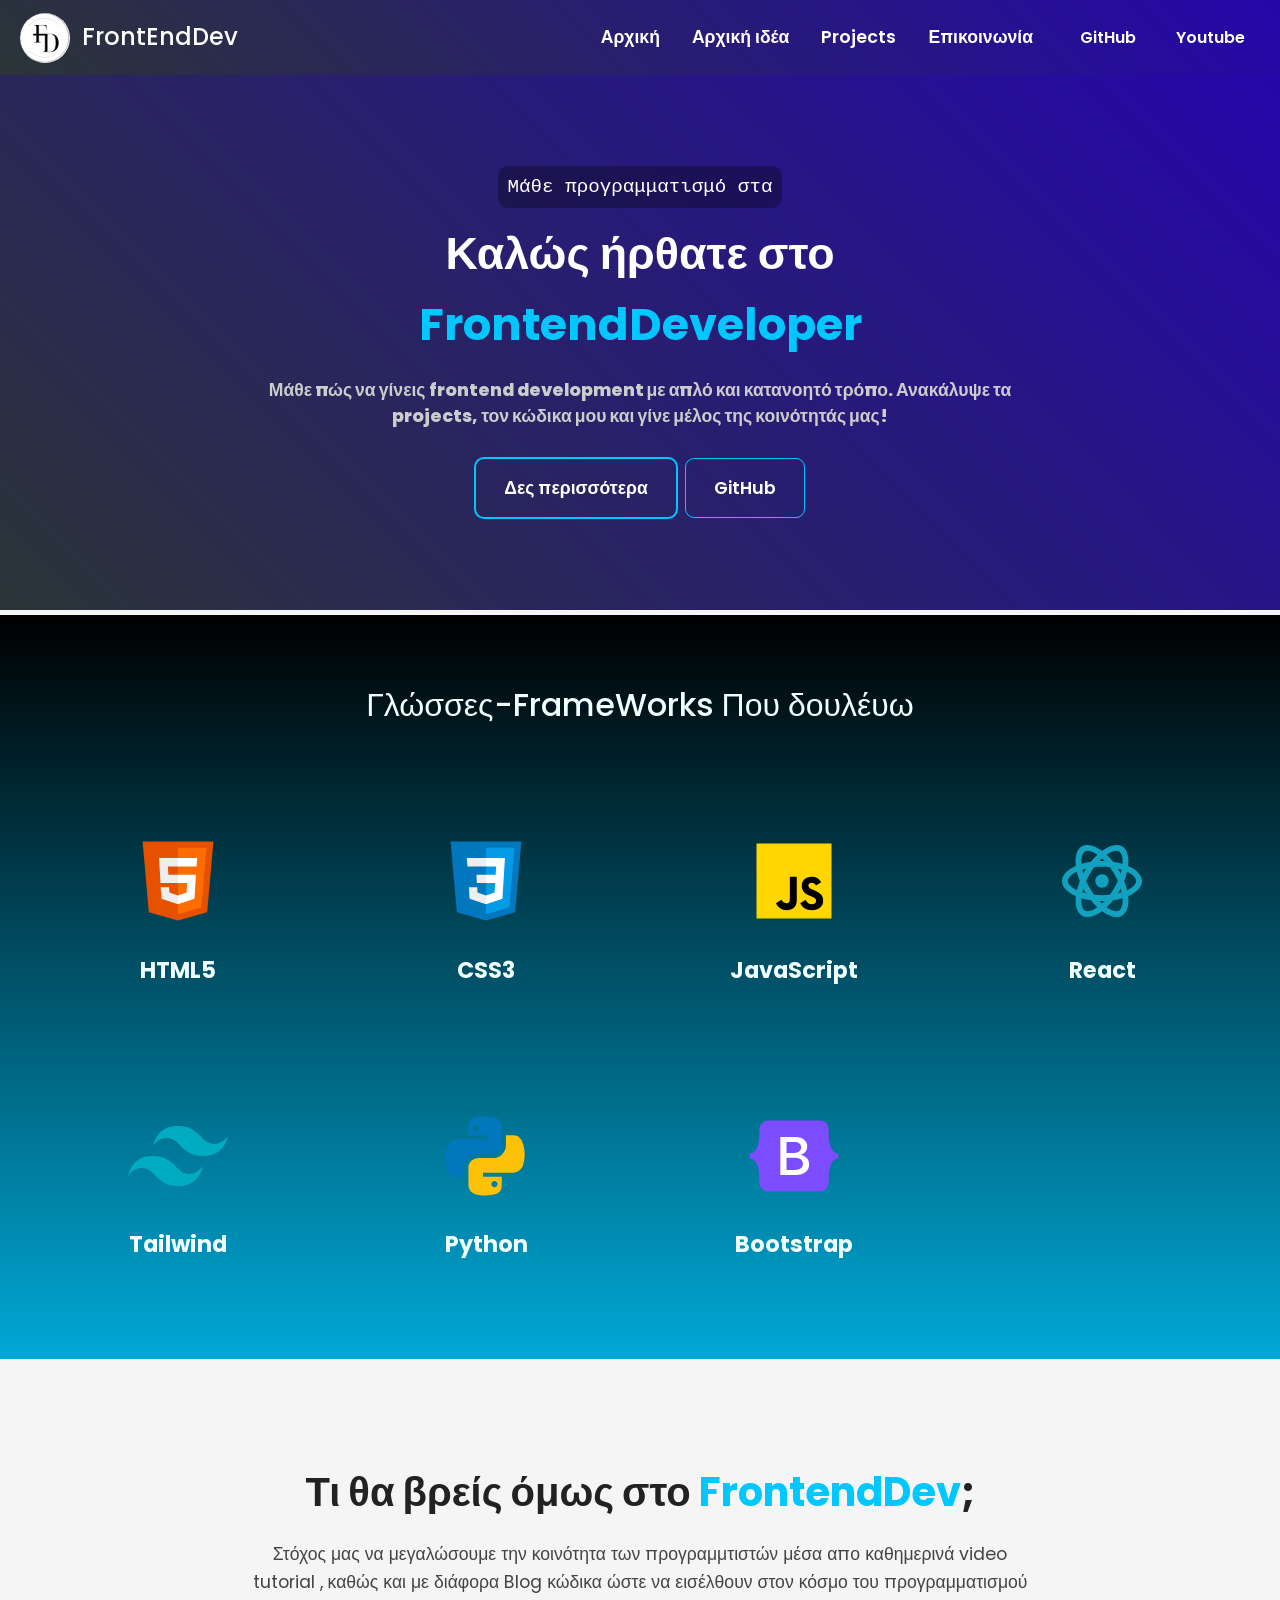
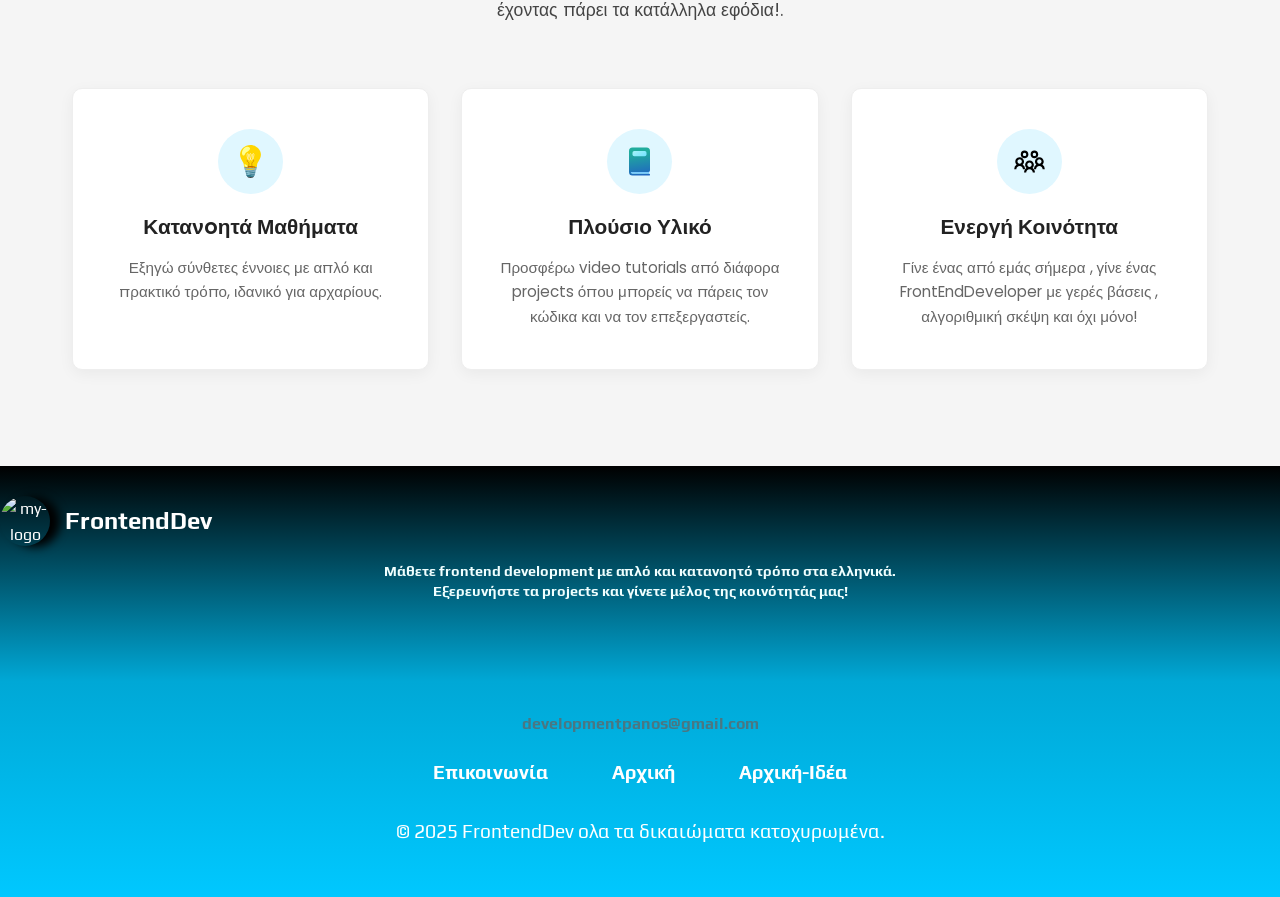
==== index.html @ 06cfbef8 "Create index.html" ====
<!DOCTYPE html>
<html lang="el">
<head>
<script type="text/javascript" src="/___vscode_livepreview_injected_script"></script>
 <meta charset="UTF-8">
 <meta name="viewport" content="width=device-width, initial-scale=1.0">
 <link rel="preconnect" href="https://fonts.googleapis.com">
<link rel="preconnect" href="https://fonts.gstatic.com" crossorigin>
<link href="https://fonts.googleapis.com/css2?family=Bitcount+Ink:wght@100..900&family=Bricolage+Grotesque:opsz,wght@12..96,200..800&family=Cabin:ital,wght@0,400..700;1,400..700&family=Italiana&family=Poppins:ital,wght@0,100;0,200;0,300;0,400;0,500;0,600;0,700;0,800;0,900;1,100;1,200;1,300;1,400;1,500;1,600;1,700;1,800;1,900&family=Roboto+Condensed:ital,wght@0,100..900;1,100..900&family=Roboto+Slab:wght@100..900&family=Roboto:ital,wght@0,100..900;1,100..900&family=Sansation:ital,wght@0,300;0,400;0,700;1,300;1,400;1,700&display=swap" rel="stylesheet">
<link rel="stylesheet" href="https://cdnjs.cloudflare.com/ajax/libs/font-awesome/7.0.1/css/all.min.css">
<link rel="stylesheet" href="https://cdnjs.cloudflare.com/ajax/libs/aos/2.2.0/aos.css">
<link rel="website icon" type="img" href="App/Assets/images/MyLogo.jpg">
 <link rel="stylesheet" href="App/index.css">
 <title>FrontendDev-Προγραμματιστής-Ιστοσελίδων</title>
</head>
<body>
<header class="header">
    <div class="logo">
      <img src="App/Assets/images/MyLogo.jpg" alt="my-logo">
        <a href="index.html">FrontEndDev</a>
    </div>
    <div class="hamburger" onclick="toggleMenu()" id="hamburger-menu">
        <span></span>
        <span></span>
        <span></span>
    </div>
    <nav class="header__nav">
        <a href="App/index.html" class="header__link">Αρχική</a>
        <a href="App/idea.html" class="header__link">Αρχική ιδέα</a>
        <a href="App/project.html" class="header__link">Projects</a>
        <a href="App/contact.html" class="header__link">Επικοινωνία</a>
        <div class="socials-btn">
              <a href="https://github.com/zqzmf7gr76-cpu" class="socials-btn__link" target="_blank">
                GitHub
             </a>
             <a href="https://www.youtube.com/@WebDeveloper-op1fb" class="socials-btn__link" target="_blank">
              Youtube</a>
            </div>
    </nav>
</header>
<div class="sticky-spacer"></div>
<section class="hero">
    <div class="hero-content">
        <div class="typing-badge">
            <span id="typingText"></span>
        </div>
        <h1>Καλώς ήρθατε στο <span class="highlight">FrontendDeveloper</span></h1>
        <p class="hero-text">
            Μάθε πώς να γίνεις frontend development με απλό και κατανοητό τρόπο.
            Ανακάλυψε τα projects, τον κώδικα μου και γίνε μέλος της κοινότητάς μας!
        </p>
        <div class="hero-buttons">
             <a href="#features" class="btn more-btn">
                Δες περισσότερα
            </a>
               <a href="https://github.com" class="btn github-btn" target="_blank">
                GitHub <i class="fa-brands fa-github"></i>
            </a>
        </div>
    </div>
</section>
<main>
  <section class="lang" data-aos="fade-up" data-aos-duration="1000">
    <h2 class="title-lang">Γλώσσες-FrameWorks Που δουλέυω</h2>
    <div class="cards-lang">
      <div class="card-lang">
        <svg xmlns="http://www.w3.org/2000/svg" x="0px" y="0px" width="100" height="100" viewBox="0 0 48 48">
<path fill="#E65100" d="M41,5H7l3,34l14,4l14-4L41,5L41,5z"></path><path fill="#FF6D00" d="M24 8L24 39.9 35.2 36.7 37.7 8z"></path><path fill="#FFF" d="M24,25v-4h8.6l-0.7,11.5L24,35.1v-4.2l4.1-1.4l0.3-4.5H24z M32.9,17l0.3-4H24v4H32.9z"></path><path fill="#EEE" d="M24,30.9v4.2l-7.9-2.6L15.7,27h4l0.2,2.5L24,30.9z M19.1,17H24v-4h-9.1l0.7,12H24v-4h-4.6L19.1,17z"></path>
</svg>
        <h3>HTML5</h3>
      </div>
      <div class="card-lang">
       <svg xmlns="http://www.w3.org/2000/svg" x="0px" y="0px" width="100" height="100" viewBox="0 0 48 48">
<path fill="#0277BD" d="M41,5H7l3,34l14,4l14-4L41,5L41,5z"></path><path fill="#039BE5" d="M24 8L24 39.9 35.2 36.7 37.7 8z"></path><path fill="#FFF" d="M33.1 13L24 13 24 17 28.9 17 28.6 21 24 21 24 25 28.4 25 28.1 29.5 24 30.9 24 35.1 31.9 32.5 32.6 21 32.6 21z"></path><path fill="#EEE" d="M24,13v4h-8.9l-0.3-4H24z M19.4,21l0.2,4H24v-4H19.4z M19.8,27h-4l0.3,5.5l7.9,2.6v-4.2l-4.1-1.4L19.8,27z"></path>
    </svg>
        <h3>CSS3</h3>
      </div>
      <div class="card-lang">
        <svg xmlns="http://www.w3.org/2000/svg" x="0px" y="0px" width="100" height="100" viewBox="0 0 48 48">
      <path fill="#ffd600" d="M6,42V6h36v36H6z"></path><path fill="#000001" d="M29.538 32.947c.692 1.124 1.444 2.201 3.037 2.201 1.338 0 2.04-.665 2.04-1.585 0-1.101-.726-1.492-2.198-2.133l-.807-.344c-2.329-.988-3.878-2.226-3.878-4.841 0-2.41 1.845-4.244 4.728-4.244 2.053 0 3.528.711 4.592 2.573l-2.514 1.607c-.553-.988-1.151-1.377-2.078-1.377-.946 0-1.545.597-1.545 1.377 0 .964.6 1.354 1.985 1.951l.807.344C36.452 29.645 38 30.839 38 33.523 38 36.415 35.716 38 32.65 38c-2.999 0-4.702-1.505-5.65-3.368L29.538 32.947zM17.952 33.029c.506.906 1.275 1.603 2.381 1.603 1.058 0 1.667-.418 1.667-2.043V22h3.333v11.101c0 3.367-1.953 4.899-4.805 4.899-2.577 0-4.437-1.746-5.195-3.368L17.952 33.029z"></path>
    </svg>
        <h3>JavaScript</h3>
      </div>
      <div class="card-lang">
        <svg xmlns="http://www.w3.org/2000/svg" x="0px" y="0px" width="100" height="100" viewBox="0,0,256,256">
<g fill="#12a1be" fill-rule="nonzero" stroke="none" stroke-width="1" stroke-linecap="butt" stroke-linejoin="miter" stroke-miterlimit="10" stroke-dasharray="" stroke-dashoffset="0" font-family="none" font-weight="none" font-size="none" text-anchor="none" style="mix-blend-mode: normal"><g transform="scale(8.53333,8.53333)"><path d="M10.67969,4.18164c-0.611,0 -1.17769,0.13678 -1.67969,0.42578c-1.56887,0.90579 -2.16603,3.11312 -1.84961,5.86133c-2.53769,1.10008 -4.15039,2.71992 -4.15039,4.53125c0,1.81133 1.6127,3.43117 4.15039,4.53125c-0.31626,2.7481 0.28074,4.95554 1.84961,5.86133c0.501,0.289 1.06769,0.42578 1.67969,0.42578c1.30263,0 2.80816,-0.65377 4.32031,-1.77539c1.51228,1.12162 3.01964,1.77539 4.32227,1.77539c0.611,0 1.17769,-0.13678 1.67969,-0.42578c1.56886,-0.90579 2.16602,-3.11315 1.84961,-5.86133c2.53674,-1.10007 4.14844,-2.72031 4.14844,-4.53125c0,-1.81133 -1.6127,-3.43117 -4.15039,-4.53125c0.31626,-2.7481 -0.28074,-4.95554 -1.84961,-5.86133c-0.501,-0.29 -1.06769,-0.42578 -1.67969,-0.42578c-1.30263,0 -2.80816,0.65377 -4.32031,1.77539c-1.51224,-1.12162 -3.01814,-1.77539 -4.32031,-1.77539zM10.67969,5.93164c0.78163,0 1.81527,0.41561 2.9375,1.18555c-0.65982,0.62268 -1.30604,1.33074 -1.92774,2.11914c-1.00837,0.14459 -1.95911,0.35536 -2.83984,0.61914c-0.00473,-0.06108 -0.01593,-0.12517 -0.01953,-0.18555c-0.107,-1.78 0.28392,-3.10688 1.04492,-3.54687c0.225,-0.13 0.48769,-0.19141 0.80469,-0.19141zM19.32031,5.93164c0.316,0 0.57969,0.06141 0.80469,0.19141c0.761,0.439 1.15192,1.76687 1.04492,3.54688c-0.00363,0.06038 -0.01478,0.12447 -0.01953,0.18555c-0.88129,-0.26394 -1.83272,-0.47454 -2.8418,-0.61914c-0.62169,-0.78829 -1.26598,-1.49653 -1.92578,-2.11914c1.12215,-0.76981 2.15627,-1.18555 2.9375,-1.18555zM15,8.22852c0.27108,0.24674 0.54027,0.50752 0.8125,0.79297c-0.26978,-0.00906 -0.53813,-0.02148 -0.8125,-0.02148c-0.27371,0 -0.5414,0.01247 -0.81055,0.02148c0.27199,-0.28515 0.53972,-0.54647 0.81055,-0.79297zM15,10.75c0.82869,0 1.61413,0.04632 2.35938,0.12695c0.45449,0.61774 0.9024,1.27086 1.32227,1.99805c0.40243,0.69703 0.7583,1.41049 1.07227,2.125c-0.31401,0.71494 -0.66959,1.4295 -1.07227,2.12695c-0.41856,0.72509 -0.86536,1.374 -1.31836,1.99023c-0.77157,0.08442 -1.56306,0.13281 -2.36328,0.13281c-0.82869,0 -1.61413,-0.04632 -2.35937,-0.12695c-0.45449,-0.61774 -0.9024,-1.26891 -1.32227,-1.99609c-0.40267,-0.69745 -0.75816,-1.41201 -1.07226,-2.12695c0.31388,-0.71451 0.66983,-1.42797 1.07226,-2.125c0.41872,-0.72509 0.86525,-1.37595 1.31836,-1.99219c0.77157,-0.08442 1.56306,-0.13281 2.36328,-0.13281zM19.74609,11.29102c0.39675,0.09579 0.77816,0.19919 1.13672,0.31445c-0.08123,0.36705 -0.18058,0.74114 -0.29297,1.11914c-0.12868,-0.24147 -0.25347,-0.48371 -0.39258,-0.72461c-0.14313,-0.2478 -0.30202,-0.47044 -0.45117,-0.70898zM10.25195,11.29297c-0.14865,0.23781 -0.30655,0.46002 -0.44922,0.70703c-0.13907,0.24094 -0.26394,0.48311 -0.39258,0.72461c-0.11265,-0.37878 -0.21361,-0.75331 -0.29492,-1.12109c0.36514,-0.11537 0.7456,-0.21753 1.13672,-0.31055zM7.46875,12.24609c0.2107,0.88962 0.50298,1.81182 0.87891,2.75195c-0.37513,0.9379 -0.66618,1.85841 -0.87695,2.74609c-1.74147,-0.84094 -2.7207,-1.88777 -2.7207,-2.74414c0,-0.879 0.95188,-1.88073 2.54688,-2.67773c0.05444,-0.02724 0.11625,-0.04957 0.17188,-0.07617zM22.5293,12.25586c1.74147,0.84094 2.7207,1.88777 2.7207,2.74414c0,0.879 -0.95188,1.88073 -2.54687,2.67773c-0.05444,0.02723 -0.11625,0.04957 -0.17187,0.07617c-0.21082,-0.89014 -0.50071,-1.81321 -0.87695,-2.75391c0.37468,-0.93709 0.66441,-1.8572 0.875,-2.74414zM15,13c-1.105,0 -2,0.895 -2,2c0,1.105 0.895,2 2,2c1.105,0 2,-0.895 2,-2c0,-1.105 -0.895,-2 -2,-2zM9.41016,17.27539c0.12872,0.24156 0.25537,0.48362 0.39453,0.72461c0.14297,0.24762 0.30023,0.47061 0.44922,0.70898c-0.39675,-0.09579 -0.77816,-0.19919 -1.13672,-0.31445c0.08129,-0.36728 0.18048,-0.7409 0.29297,-1.11914zM20.58984,17.27734c0.11252,0.37842 0.21367,0.75171 0.29492,1.11914c-0.36514,0.11537 -0.7456,0.21753 -1.13672,0.31055c0.14865,-0.23781 0.30655,-0.46002 0.44922,-0.70703c0.13878,-0.24044 0.26418,-0.48166 0.39258,-0.72266zM8.84961,20.14453c0.88129,0.26394 1.83272,0.47454 2.8418,0.61914c0.62188,0.78867 1.26568,1.49826 1.92578,2.12109c-1.12215,0.76972 -2.15592,1.18555 -2.9375,1.18555c-0.316,0 -0.57969,-0.06336 -0.80469,-0.19336c-0.761,-0.439 -1.15192,-1.76492 -1.04492,-3.54492c0.00366,-0.06101 0.01472,-0.12578 0.01953,-0.1875zM21.15039,20.14453c0.00479,0.06172 0.01589,0.12649 0.01953,0.1875c0.107,1.78 -0.28392,3.10492 -1.04492,3.54492c-0.225,0.13 -0.48769,0.19336 -0.80469,0.19336c-0.78158,0 -1.81535,-0.4157 -2.9375,-1.18555c0.66015,-0.6229 1.30573,-1.33231 1.92773,-2.12109c1.00837,-0.14459 1.95911,-0.35536 2.83984,-0.61914zM14.1875,20.97852c0.26978,0.00906 0.53813,0.02148 0.8125,0.02148c0.27437,0 0.54272,-0.01242 0.8125,-0.02148c-0.27223,0.28545 -0.54142,0.54625 -0.8125,0.79297c-0.27108,-0.24674 -0.54027,-0.50752 -0.8125,-0.79297z"></path></g></g>
     </svg>
        <h3>React</h3>
      </div>
      <div class="card-lang">
       <svg xmlns="http://www.w3.org/2000/svg" x="0px" y="0px" width="100" height="100" viewBox="0 0 48 48">
<path fill="#00acc1" d="M24,9.604c-6.4,0-10.4,3.199-12,9.597c2.4-3.199,5.2-4.398,8.4-3.599 c1.826,0.456,3.131,1.781,4.576,3.247C27.328,21.236,30.051,24,36,24c6.4,0,10.4-3.199,12-9.598c-2.4,3.199-5.2,4.399-8.4,3.6 c-1.825-0.456-3.13-1.781-4.575-3.247C32.672,12.367,29.948,9.604,24,9.604L24,9.604z M12,24c-6.4,0-10.4,3.199-12,9.598 c2.4-3.199,5.2-4.399,8.4-3.599c1.825,0.457,3.13,1.781,4.575,3.246c2.353,2.388,5.077,5.152,11.025,5.152 c6.4,0,10.4-3.199,12-9.598c-2.4,3.199-5.2,4.399-8.4,3.599c-1.826-0.456-3.131-1.781-4.576-3.246C20.672,26.764,17.949,24,12,24 L12,24z"></path>
</svg>
        <h3>Tailwind</h3>
      </div>
       <div class="card-lang">
       <svg xmlns="http://www.w3.org/2000/svg" x="0px" y="0px" width="100" height="100" viewBox="0 0 48 48">
<path fill="#0277BD" d="M24.047,5c-1.555,0.005-2.633,0.142-3.936,0.367c-3.848,0.67-4.549,2.077-4.549,4.67V14h9v2H15.22h-4.35c-2.636,0-4.943,1.242-5.674,4.219c-0.826,3.417-0.863,5.557,0,9.125C5.851,32.005,7.294,34,9.931,34h3.632v-5.104c0-2.966,2.686-5.896,5.764-5.896h7.236c2.523,0,5-1.862,5-4.377v-8.586c0-2.439-1.759-4.263-4.218-4.672C27.406,5.359,25.589,4.994,24.047,5z M19.063,9c0.821,0,1.5,0.677,1.5,1.502c0,0.833-0.679,1.498-1.5,1.498c-0.837,0-1.5-0.664-1.5-1.498C17.563,9.68,18.226,9,19.063,9z"></path><path fill="#FFC107" d="M23.078,43c1.555-0.005,2.633-0.142,3.936-0.367c3.848-0.67,4.549-2.077,4.549-4.67V34h-9v-2h9.343h4.35c2.636,0,4.943-1.242,5.674-4.219c0.826-3.417,0.863-5.557,0-9.125C41.274,15.995,39.831,14,37.194,14h-3.632v5.104c0,2.966-2.686,5.896-5.764,5.896h-7.236c-2.523,0-5,1.862-5,4.377v8.586c0,2.439,1.759,4.263,4.218,4.672C19.719,42.641,21.536,43.006,23.078,43z M28.063,39c-0.821,0-1.5-0.677-1.5-1.502c0-0.833,0.679-1.498,1.5-1.498c0.837,0,1.5,0.664,1.5,1.498C29.563,38.32,28.899,39,28.063,39z"></path>
</svg>
        <h3>Python</h3>
      </div>
       <div class="card-lang">
    <svg xmlns="http://www.w3.org/2000/svg" x="0px" y="0px" width="100" height="100" viewBox="0 0 48 48">
<path fill="#7c4dff" d="M7.373,11.443C7.293,9.132,9.094,7,11.529,7h24.946c2.435,0,4.236,2.132,4.155,4.443	c-0.077,2.221,0.023,5.097,0.747,7.443c0.726,2.353,1.951,3.84,3.957,4.031v2.167c-2.006,0.191-3.23,1.678-3.957,4.031	c-0.724,2.345-0.824,5.222-0.747,7.443C40.71,38.868,38.909,41,36.475,41H11.529c-2.434,0-4.236-2.132-4.155-4.443	c0.077-2.221-0.023-5.097-0.747-7.443c-0.726-2.353-1.954-3.84-3.96-4.031v-2.167c2.006-0.191,3.233-1.678,3.96-4.031	C7.35,16.54,7.451,13.664,7.373,11.443z"></path><path fill="#fff" d="M27.073,23.464v-0.028c1.853-0.32,3.299-2.057,3.299-3.97c0-1.352-0.52-2.498-1.504-3.312	c-0.981-0.812-2.357-1.241-3.981-1.241H17.45V33.08h7.475c1.942,0,3.555-0.474,4.663-1.372c1.109-0.899,1.696-2.207,1.696-3.783	C31.283,25.544,29.593,23.756,27.073,23.464z M23.59,22.608h-3.181V17.29h3.784c2.076,0,3.219,0.911,3.219,2.565	C27.413,21.63,26.055,22.608,23.59,22.608z M20.409,24.834h3.759c2.716,0,4.092,0.981,4.092,2.916c0,1.932-1.357,2.953-3.925,2.953	h-3.926V24.834z"></path>
</svg>
        <h3>Bootstrap</h3>
      </div>
    </div>
  </section>
   <section class="features-section" id="features" data-aos="fade-up" data-aos-duration="1000">
    <div class="features-header">
        <h2 class="section-title">Τι θα βρείς  όμως στο <span class="highlight">FrontendDev</span>;</h2>
        <p class="section-subtitle">
           Στόχος μας να μεγαλώσουμε την κοινότητα των προγραμμτιστών μέσα απο καθημερινά video tutorial , καθώς και με διάφορα Blog κώδικα ώστε να εισέλθουν στον κόσμο του προγραμματισμού έχοντας πάρει τα κατάλληλα εφόδια!.
        </p>
    </div>
    <div class="features-cards">
        <div class="feature-card">
            <div class="card-icon">
              <svg xmlns="http://www.w3.org/2000/svg" width="200" height="200" viewBox="0 0 128 128"><ellipse cx="64" cy="116.87" fill="#424242" rx="12.09" ry="7.13"/><path fill="#FFD600" d="M64 4C42.92 4 25.82 19.67 25.82 38.99c0 5.04 1.52 10.43 3.75 15.18c3.13 6.68 6.54 11.62 7.54 13.44c2.78 5.06 2.38 10.39 3.15 13.73c1.45 6.24 5.79 8.5 23.73 8.5s21.8-2.15 23.41-7.9c1.1-3.91.03-8.18 2.8-13.23c1-1.82 5.07-7.85 8.21-14.54c2.23-4.75 3.75-10.14 3.75-15.18C102.18 19.67 85.08 4 64 4z"/><ellipse cx="64" cy="86.13" fill="#B26500" rx="21.94" ry="4.46"/><ellipse cx="64" cy="86.13" fill="#B26500" rx="21.94" ry="4.46"/><ellipse cx="64" cy="86.13" fill="#FFA000" rx="15.99" ry="2.06"/><g fill="none" stroke-miterlimit="10" stroke-width="2"><path stroke="#B26500" d="M53.3 56.77c-.62 1.56-2.23 4.77-1.39 6.21c1.95 3.35 6.6 4.55 6.6 7.63c0 4.7-3.42 19.93-3.42 19.93m18.94-34.33s2.24 4.8 1.29 6.95c-.71 1.6-4.98 4.18-5.53 4.61c-2.55 2 .84 22.78.84 22.78"/><path stroke="#FFF" d="M53.3 56.77c3.44-6.8 5.21-22.32.84-21.53c-7.37 1.33 1.71 26.83 6.18 23.9s10.01-23.85 3.21-23.93c-6.8-.08.46 26.66 5.08 23.69c3.65-2.35 12.56-23.66 5.24-23.66c-6.23 0 .19 20.97.19 20.97"/></g><path fill="#82AEC0" d="M85.89 87.06S80.13 89.84 64 89.84s-21.89-2.78-21.89-2.78s-.36 5.14.83 7.47c1.43 2.8 2.53 3.77 2.53 3.77l.6 2.85l-.24.75c-.31.98-.09 2.06.6 2.83l.52.58l.58 2.74l-.2.55c-.38 1.05-.12 2.22.66 3.02l.38.39l.47 2.24s2.38 5.08 15.16 5.08s15.16-5.08 15.16-5.08l.04-.19l.26-.26c.52-.51.69-1.27.44-1.95l-.15-.39l.62-2.96l1.09-1.15c.54-.57.66-1.41.31-2.11l-.5-.99l.63-2.97l.4-.31c.59-.65.6-1.63.34-2.3c-.2-.53-.04-1.13.37-1.52c.63-.6 1.44-1.51 2.04-2.64c1.23-2.29.84-7.45.84-7.45z"/><path fill="#2F7889" d="m45.47 98.3l.54 2.87c5.82-.03 13.59.26 28.5-2.11c2.69-.61 5.92-1.82 2.35-1.32c0-.01-13.69 1.3-31.39.56zm2 9.77c6.44-.11 19.6-.75 33.74-3.82l.63-2.97c-14.79 3.36-28.7 3.96-34.95 4.04l.58 2.75zm32.84.42c-13.09 2.84-25.34 3.57-31.97 3.73l.43 2.04s.21 6.33 15.16 6.33s15.16-6.33 15.16-6.33s-6.38 1.82-14.23.93a.63.63 0 0 1-.01-1.26c4.69-.62 10.29-1.54 14.84-2.48l.62-2.96z"/><path fill="none" stroke="#82AEC0" stroke-linecap="round" stroke-miterlimit="10" stroke-width="3.997" d="M42.18 87.06s6.46 2.78 21.76 2.78s21.88-2.78 21.88-2.78"/><path fill="#FFFF8D" d="M49.88 10.32c3.91-.96 8-.48 10.8 2.92c.79.96 1.4 2.1 1.54 3.34c.28 2.39-1.2 4.65-2.96 6.31c-5.02 4.74-12.15 7.04-15.39 13.58c-.76 1.53-1.36 3.18-2.52 4.43c-1.16 1.25-3.09 2.01-4.6 1.21c-.8-.42-1.35-1.21-1.8-2c-2.84-5.06-2.63-11.51-.13-16.75c2.75-5.74 8.78-11.5 15.06-13.04z"/><path fill="#FFD600" d="M46.45 91.93c-.88-.4-.53-1.72.43-1.65c3.22.25 8.7.56 15.95.56c7.64 0 14.36-.57 18.28-.99c.97-.1 1.34 1.23.45 1.64c-3.02 1.42-8.55 3.04-18.03 3.04c-9.25 0-14.35-1.37-17.08-2.6z"/><path fill="#94D1E0" d="M51.94 102.03c-.67.24-1.36.57-1.7 1.19c-.12.23-.19.49-.14.75c.08.38.43.65.78.82c.7.34 1.49.43 2.26.44c1.59.02 3.17-.28 4.74-.58c.47-.09.95-.18 1.37-.41c.42-.23.78-.62.85-1.09c.1-.63-.35-1.24-.9-1.54c-1.9-1.05-5.34-.27-7.26.42zm1.49 6.59c-.67.24-1.36.57-1.7 1.19c-.12.23-.19.49-.14.75c.08.38.43.65.78.82c.7.34 1.49.43 2.26.44c1.59.02 3.17-.28 4.74-.58c.47-.09.95-.18 1.37-.41c.42-.23.78-.62.85-1.09c.1-.63-.35-1.24-.9-1.54c-1.9-1.04-5.35-.26-7.26.42z"/><path fill="#FFFF8D" d="M50.01 84.2c.91.09 1.87.01 2.64-.48s1.26-1.49.95-2.35c-.16-.45-.51-.81-.85-1.15c-.75-.74-1.5-1.48-2.24-2.22c-.83-.83-1.66-1.65-2.56-2.4c-1.39-1.16-3.26-2.25-5.09-1.4c-1.56.72-1.93 2.14-1.24 3.63c1.47 3.13 4.89 6.01 8.39 6.37z"/></svg>
            </div>
            <h3 class="card-title">Κατανoητά Μαθήματα</h3>
            <p class="card-text">
                Εξηγώ σύνθετες έννοιες με απλό και πρακτικό τρόπο, ιδανικό για αρχαρίους.
            </p>
        </div>
        <div class="feature-card">
            <div class="card-icon">
              <svg width="200" height="200" xmlns="http://www.w3.org/2000/svg" viewBox="0 0 20 20"><g fill="none"><path fill="url(#SVG3C9tOdSZ)" d="M4.5 15H16s-.5.5-.5 1.5s.5 1 .5 1H5.5a1 1 0 0 1-1-1z"/><path fill="url(#SVGfypXbjXO)" d="M4 4v12a2 2 0 0 0 2 2h9.5a.5.5 0 0 0 0-1H6a1 1 0 0 1-1-1h10a1 1 0 0 0 1-1V4a2 2 0 0 0-2-2H6a2 2 0 0 0-2 2"/><path fill="url(#SVGwI4mNd8n)" d="M6 5a1 1 0 0 1 1-1h6a1 1 0 0 1 1 1v1a1 1 0 0 1-1 1H7a1 1 0 0 1-1-1z"/><defs><linearGradient id="SVG3C9tOdSZ" x1="10" x2="10" y1="17" y2="15" gradientUnits="userSpaceOnUse"><stop stop-color="#9DEAFF"/><stop offset=".716" stop-color="#58AAFE"/></linearGradient><linearGradient id="SVGfypXbjXO" x1="8.14" x2="10.759" y1="4.994" y2="22.178" gradientUnits="userSpaceOnUse"><stop stop-color="#20AC9D"/><stop offset="1" stop-color="#2052CB"/></linearGradient><linearGradient id="SVGwI4mNd8n" x1="8.759" x2="12.116" y1="3.485" y2="9.055" gradientUnits="userSpaceOnUse"><stop stop-color="#9FF0F9"/><stop offset="1" stop-color="#6CE0FF"/></linearGradient></defs></g></svg>
            </div>
            <h3 class="card-title">Πλούσιο Υλικό</h3>
            <p class="card-text">
                Προσφέρω video tutorials από διάφορα projects όπου μπορείς να πάρεις τον κώδικα και να τον επεξεργαστείς.
            </p>
        </div>
        <div class="feature-card">
            <div class="card-icon">
              <svg xmlns="http://www.w3.org/2000/svg" width="200" height="200" viewBox="0 0 32 32"><path fill="#000000" d="M11.5 6A3.514 3.514 0 0 0 8 9.5c0 1.922 1.578 3.5 3.5 3.5S15 11.422 15 9.5S13.422 6 11.5 6zm9 0A3.514 3.514 0 0 0 17 9.5c0 1.922 1.578 3.5 3.5 3.5S24 11.422 24 9.5S22.422 6 20.5 6zm-9 2c.84 0 1.5.66 1.5 1.5s-.66 1.5-1.5 1.5s-1.5-.66-1.5-1.5s.66-1.5 1.5-1.5zm9 0c.84 0 1.5.66 1.5 1.5s-.66 1.5-1.5 1.5s-1.5-.66-1.5-1.5s.66-1.5 1.5-1.5zM7 12c-2.2 0-4 1.8-4 4c0 1.113.477 2.117 1.219 2.844A5.036 5.036 0 0 0 2 23h2c0-1.668 1.332-3 3-3s3 1.332 3 3h2a5.036 5.036 0 0 0-2.219-4.156C10.523 18.117 11 17.114 11 16c0-2.2-1.8-4-4-4zm5 11c-.625.836-1 1.887-1 3h2c0-1.668 1.332-3 3-3s3 1.332 3 3h2a5.024 5.024 0 0 0-1-3c-.34-.453-.75-.84-1.219-1.156C19.523 21.117 20 20.114 20 19c0-2.2-1.8-4-4-4s-4 1.8-4 4c0 1.113.477 2.117 1.219 2.844A5.042 5.042 0 0 0 12 23zm8 0h2c0-1.668 1.332-3 3-3s3 1.332 3 3h2a5.036 5.036 0 0 0-2.219-4.156C28.523 18.117 29 17.114 29 16c0-2.2-1.8-4-4-4s-4 1.8-4 4c0 1.113.477 2.117 1.219 2.844A5.036 5.036 0 0 0 20 23zM7 14c1.117 0 2 .883 2 2s-.883 2-2 2s-2-.883-2-2s.883-2 2-2zm18 0c1.117 0 2 .883 2 2s-.883 2-2 2s-2-.883-2-2s.883-2 2-2zm-9 3c1.117 0 2 .883 2 2s-.883 2-2 2s-2-.883-2-2s.883-2 2-2z"/></svg>
            </div>
            <h3 class="card-title">Ενεργή Κοινότητα</h3>
            <p class="card-text">
          Γίνε ένας από εμάς σήμερα , γίνε ένας FrontEndDeveloper με γερές βάσεις , αλγοριθμική σκέψη και όχι μόνο!
            </p>
        </div>
    </div>
</section>
</main>
<footer>
<div class="footer">
   <div class="footer-header">
     <img src="Assets/images/MyLogo.jpg" alt="my-logo" width="50" height="50">
      <h2>FrontendDev</h2>
   </div>
    <div class="footer-paragraph">
      <p>Μάθετε frontend development με απλό και κατανοητό τρόπο στα ελληνικά. Εξερευνήστε τα projects και γίνετε μέλος της κοινότητάς μας!</p>
    </div>
<div class="row">
<a href="#"><i class="fa-brands fa-youtube"></i></a>
<a href="#"><i class="fa-brands fa-github"></i></a>
</div>
<div class="email">
<a href="mailto:developmentpanos@gmail.com">developmentpanos@gmail.com</a>
</div>
<div class="row">
<ul>
<li><a href="App/contact.html">Επικοινωνία</a></li>
<li><a href="App/index.html">Αρχική</a></li>
<li><a href="App/idea.html">Αρχική-Ιδέα</a></li>
</ul>
</div>
<div class="row">
 © 2025 FrontendDev ολα τα δικαιώματα κατοχυρωμένα.
</div>
</div>
</footer>
 <script src="App/index.js"></script>
 <script src="https://cdnjs.cloudflare.com/ajax/libs/aos/2.2.0/aos.js"></script>
  <script>
    AOS.init();
  </script>
</body>
</html>
---- App/index.css ----
@import url("https://fonts.googleapis.com/css2?family=Poppins:wght@300;400;600;700;800&display=swap");
@import url('https://fonts.googleapis.com/css2?family=Play:wght@400;700&display=swap');

:root {
    --clr-dark: #111;
    --clr-light: #fff;
    --clr-accent: #00c8ff;
    --clr-background: #f5f5f5;
    --clr-text: #222;
    --clr-border: #ddd;
    --ff-primary: "Poppins", sans-serif;
    --fw-regular: 400;
    --fw-semibold: 600;
    --fw-bold: 700;
    --space-xs: 0.5rem;
    --space-sm: 1rem;
    --space-md: 2rem;
    --space-lg: 4rem;
}

* {
    margin: 0;
    padding: 0;
    box-sizing: border-box;
}

body {
    font-family: var(--ff-primary);
    background: var(--clr-background);
    color: var(--clr-text);
    line-height: 1.6;
    overflow-x: hidden;
    width: 100%;
}
body.dark-mode-idea {
    background: var(--clr-dark);
    color: var(--clr-light);
}
img {
    user-select: none;
    pointer-events: none;
    display: block;
    max-width: 100%;
}
.sticky-spacer {
    height: 75px;
    display: none;
}
.header.sticky + .sticky-spacer {
    display: block;
}
#hamburger-menu span{
    color: var(--clr-light);
    background: var(--clr-accent);

}
.header {
    display: flex;
    align-items: center;
    justify-content: space-between;
    width: 100%;
    padding: 0 20px;
    position: relative;
    height: 75px; 
   background: linear-gradient(45deg,#0c171add , #2507aa);
    z-index: 1000;
    transition: background-color 0.3s ease; 
}
.header.sticky {
    position: fixed;
    top: 0;
    left: 0;
    z-index: 1000;
}
.header.dark-header {
    background: var(--clr-dark);
    color: var(--clr-light);
}
.header.dark-header .header__title,
.header.dark-header .header__link {
    color: var(--clr-light);
}
.header.dark-header .header__link::after {
    background: var(--clr-accent);
}
.header.dark-header .hamburger span {
    background: var(--clr-light);
}

.logo {
    display: flex;
    align-items: center;
    gap: 12px;
}

.logo img {
    width: 50px;
    height: 50px;
    border-radius: 50%;
}
.logo a{
    text-decoration: none;
     color: var(--clr-light);
    font-weight: 500;
    font-size: 1.5rem;
    position: relative;
    padding: 5px 0;
    outline: none;
    transition: color 0.3s ease;
    font-family: 'Poppins',sans-serif;
}
.logo a:hover::after,
.logo a:focus-visible::after {
    width: 100%;
    background: var(--clr-accent);
    transition: width 0.3s ease;
}

.header__title {
    font-size: 1.8rem;
    font-weight: var(--fw-bold);
    color: #000;
}

.header__nav {
    display: flex;
    align-items: center;
    gap: var(--space-md);
    transition: all 0.3s ease;
    flex-direction: row;
}

.header__nav nav {
    display: flex;
    flex-direction: row;
    align-items: center;
    gap: var(--space-md);
}

.header__link {
    text-decoration: none;
     color: var(--clr-light);
    font-weight: var(--fw-semibold);
    font-size: 1.1rem;
    position: relative;
    padding: 5px 0;
    outline: none;
    transition: color 0.3s ease;
}

.header__link::after {
    content: "";
    position: absolute;
    bottom: -3px;
    left: 0;
    width: 0%;
    height: 2px;
   background: var(--clr-background);
    transition: width 0.3s ease;
}

.header__link:hover::after,
.header__link:focus-visible::after {
    width: 100%;
}

.socials-btn {
    display: flex;
    gap: 10px;
}

.socials-btn a {
    color: var(--clr-light);
    padding: var(--space-xs) 15px;
    border-radius: 5px;
    text-decoration: none;
    font-weight: var(--fw-semibold);
    transition: background 0.3s ease;
    outline: none;
}

.socials-btn a:hover,
.socials-btn a:focus-visible {
    outline: 2px solid var(--clr-accent);
    outline-offset: 3px;
}

.hamburger {
    width: 35px;
    height: 30px;
    display: none;
    flex-direction: column;
    justify-content: space-between;
    cursor: pointer;
    border: none;
    background: none;
    padding: 5px;
    align-items: flex-start;
}

.hamburger span {
    width: 100%;
    height: 4px;
    background: #000;
    border-radius: 5px;
    transition: transform 0.3s ease, opacity 0.3s ease;
}

.hamburger.is-active span:nth-child(1) {
    transform: translateY(10px) rotate(45deg);
}
.hamburger.is-active span:nth-child(2) {
    opacity: 0;
}
.hamburger.is-active span:nth-child(3) {
    transform: translateY(-10px) rotate(-45deg);
}

.hero {
    width: 100%;
    background: linear-gradient(45deg,#0c171add , #2507aa);
    color: var(--clr-light);
    padding: 6rem var(--space-md);
    display: flex;
    justify-content: center;
    text-align: center;
}

.hero-content {
    max-width: 800px;
}

.typing-badge {
    font-size: 1.2rem;
    margin-bottom: 15px;
    color: var(--clr-accent);
}
.typing-badge #typingText {
    font-family: 'Courier New', Courier, monospace;
    font-size: 1.2rem;
    color: #fff;
    white-space: nowrap;
    background: #00000050;
    padding: 10px;
    border-radius: 10px;
    overflow: hidden;
}

.hero h1 {
    font-size: 2.8rem;
    margin-bottom: var(--space-sm);
}

.hero .highlight {
    color: var(--clr-accent);
    font-weight: var(--fw-bold);
}

.hero-text {
    font-size: 1.1rem;
    margin-bottom: var(--space-md);
    color: #ccc;
    font-weight: 800;
    line-height: 1.5;
    font-family: 'Poppins',sans-serif;
    text-align: center;
}

.hero-buttons {
    display: flex;
    justify-content: center;
    gap: var(--space-sm);
}

.btn {
    padding: 12px 25px;
    text-decoration: none;
    border-radius: 5px;
    font-size: 1.1rem;
    font-weight: var(--fw-semibold);
    transition: background 0.3s ease, transform 0.3s ease;
    outline: none;
}

.github-btn {
    background:none;
    color: var(--clr-light);
     outline: 1px solid var(--clr-accent);
    outline-offset: 3px;
}
.github-btn:hover,
.github-btn:focus-visible {
    background: #000000;
    transform: translateY(-2px);
}

.more-btn {
     outline: 2px solid var(--clr-accent);
    outline-offset: 3px;
    color: #ffffff;
}
.more-btn:hover,
.more-btn:focus-visible {
    background: #00c8ff;
    transform: translateY(-2px);
    outline: 2px solid var(--clr-accent);
    outline-offset: 3px;
}


.lang {
    padding: var(--space-lg) var(--space-md);
   background: linear-gradient(#000000,#00a8d6);
    margin: 5px 0px;
}

.lang h2 {
    font-size: 2rem;
    margin-bottom: 3rem;
    text-align: center;
    color: azure;
    font-family: 'Poppins',sans-serif;
    font-weight: 500;
text-shadow: #000;
}

.cards-lang {
    display: grid;
    grid-template-columns: repeat(auto-fit, minmax(250px, 1fr));
    gap: var(--space-md);
    max-width: 1200px;
    margin: 0 auto;
}

.card-lang {
    padding: var(--space-md);
    border-radius: 10px;
    transition: transform 0.3s ease, box-shadow 0.3s ease;
    outline: 2px solid transparent;
    outline-offset: 5px;
}

.card-lang:hover,
.card-lang:focus-within {
    transform: translateY(-8px);
    box-shadow: 0 10px 20px rgba(0, 0, 0, 0.15);
    outline-color: var(--clr-accent);
}

.card-lang h3 {
    margin-top: var(--space-sm);
    font-size: 1.4rem;
    text-align: center;
    color: azure;
}
.card-lang svg{
    display: block;
    margin: 10% auto;
}
.features-section {
    padding: 6rem 2rem;
    background: var(--clr-background);
    text-align: center;
    max-width: 1200px;
    margin: 0 auto;
}

.features-header {
    margin-bottom: 4rem;
    max-width: 800px;
    margin-left: auto;
    margin-right: auto;
}

.section-title {
    font-size: 2.5rem;
    font-weight: var(--fw-bold);
    margin-bottom: 1rem;
    color: var(--clr-text);
}

.section-subtitle {
    font-size: 1.1rem;
    color: #444;
}

.highlight {
    color: var(--clr-accent);
}

.features-cards {
    display: grid;
    grid-template-columns: repeat(3, 1fr);
    gap: 2rem;
}

.feature-card {
    background: var(--clr-light);
    padding: 2.5rem 1.5rem;
    border-radius: 10px;
    box-shadow: 0 4px 15px rgba(0, 0, 0, 0.05);
    border: 1px solid #eee;
    height: 100%;
}

.card-icon {
    display: inline-flex;
    justify-content: center;
    align-items: center;
    width: 65px;
    height: 65px;
    border-radius: 50%;
    background-color: #e0f7ff;
    margin-bottom: 1rem;
}
.card-icon svg,
.card-icon img {
    width: 35px;
    height: 35px;
    color: var(--clr-accent);
}

.card-title {
    font-size: 1.3rem;
    font-weight: var(--fw-semibold);
    margin-bottom: 0.8rem;
    color: var(--clr-text);
}

.card-text {
    font-size: 0.95rem;
    color: #666;
}


.idea {
    padding: var(--space-lg) var(--space-md);
    max-width: 1200px;
    margin: 0 auto;
    display: flex;
    align-items: center;
    gap: 3rem;
}

body.dark-mode-idea .idea h3,
body.dark-mode-idea .idea p {
    color: var(--clr-light);
}

body.dark-mode-idea .idea p {
    color: #ccc;
}

.idea-img {
    display: flex;
    flex-direction: column;
    align-items: center;
    text-align: center;
    flex-shrink: 0;
}

.idea-img h3 {
    font-size: 1.8rem;
    font-weight: var(--fw-bold);
    margin-bottom: 1rem;
    color: var(--clr-text);
}

.idea-img img {
    max-width: 350px;
    height: auto;
    border-radius: 8px;
    box-shadow: 0 5px 15px rgba(0, 0, 0, 0.1);
}

.idea p {
    font-size: 1.1rem;
    line-height: 1.8;
    flex-grow: 1;
    color: #444;
    font-weight: 800;
}

.footer {
    background: linear-gradient(#000000,#00a8d6,#00c8ff);
    padding: 30px 0px;
    font-family: 'Play', sans-serif;
    text-align: center;
}

.footer-header {
    display: flex;
    align-items: center; 
    gap: 15px;
    margin-bottom: 15px;
    color: #fff;
}
.footer-header img{
    border-radius: 10pc;
    box-shadow: 10px 1px 10px black;
    width: 50px;
}
.footer .footer-paragraph {
    display: flex;
    justify-content: center;
    align-items: center;
    max-width: 600px;
    margin: 0 auto 20px auto;
    font-size: 0.9rem;
    line-height: 1.4;
    font-weight: 700;
    color: azure;
}

.footer .row {
    width: 100%;
    margin: 1% 0%;
    padding: 0.6% 0%;
   color: var(--clr-light);
    font-size: 1.2rem;
}

.footer .row a {
    text-decoration: none;
     color: var(--clr-light);
    transition: 0.5s;
    font-weight: 900;
}

.footer .row a:hover {
    color: #fff;
}

.footer .row ul {
    width: 100%;
}

.footer .row ul li {
    display: inline-block;
    margin: 0px 30px;
}

.footer .row a i {
    font-size: 2em;
    margin: 0% 1%;
}
.footer .email a:hover{
    color: aliceblue;
    font-family: 'Poppins',sans-serif;
}


.bar {
    width: 100%;
    height: 1px;
    background: #444;
    margin: var(--space-sm) 0;
}

.email a {
    color: #5a6b6fd2;
    text-decoration: none;
    font-weight: bold;
}


@media (max-width: 992px) {
    .features-cards {
        grid-template-columns: repeat(auto-fit, minmax(300px, 1fr));
    }
}

@media (max-width: 900px) {

    .header__nav {
        /* ΠΡΟΣΟΧΗ: Το top: 75px ταιριάζει με το height του .header */
        top: 75px;
        right: 0;
        width: 60%;
        min-width: 250px;
        background: var(--clr-light);
        display: flex;
        flex-direction: column;
        align-items: flex-start;
        padding: 2rem;
        position: absolute;
        transform: translateX(100%);
        transition: transform 0.3s ease-in-out;
        box-shadow: -5px 0 15px rgba(0,0,0,0.1);
        z-index: 999;
    }
    .header__nav.active {
        transform: translateX(0);
    }
    
    .header__nav > * {
        width: 100%;
    }

    .header__nav nav {
        display: flex;
        flex-direction: column;
        width: 100%;
        gap: 0.5rem;
        margin-bottom: 1.5rem;
    }

    .header__nav .header__link {
        width: 100%;
        text-align: left;
        padding: 8px 0;
        color: var(--clr-text);
    }

    .header__nav .header__link::after {
        left: 0%;
    }

    .hamburger {
        display: flex;
        margin-left: auto;
        flex-direction: column;
        justify-content: space-between;
        gap: 4px;
        cursor: pointer;
        z-index: 1001;
        align-items: flex-end;
    }

    .hamburger span {
        display: block;
        width: 25px;
        height: 3px;
        background-color: #000;
        border-radius: 2px;
    }
    

    .socials-btn {
        display: none;
        width: 100%;
        justify-content: flex-start;
    }
    .socials-btn a{
        color: var(--clr-dark);
    }
    .header__nav.active .socials-btn {
        display: flex;
        flex-direction: row;
        gap: 10px;
    }

    .idea {
        flex-direction: column;
        text-align: center;
        gap: 2rem;
    }

    .idea-img {
        align-items: center;
    }

    .idea-img img {
        max-width: 100%;
    }
}

@media (max-width: 600px) {
    .hero {
        padding: 4rem var(--space-sm);
    }

    .hero h1 {
        font-size: 2rem;
    }

    .hero-buttons {
        flex-direction: column;
        gap: var(--space-xs);
    }

    .btn {
        width: 100%;
        text-align: center;
    }

    .features-cards {
        grid-template-columns: 1fr;
        gap: 1.5rem;
    }

    .section-title {
        font-size: 2rem;
    }

    .idea {
        padding: 3rem var(--space-sm);
    }

    .idea-img h3 {
        font-size: 1.5rem;
    }
      .projects-hero{
        flex-direction: column;
        border-radius: 10px;
        margin: 1% auto;

      }
      .project-text{
        font-size: 1px;
        font-weight: 800;
      }

}

@media (max-width: 400px) {
    .card-lang {
        padding: 1.5rem;
    }

    .card-lang h3 {
        font-size: 1.2rem;
    }

}
.projects-hero{
    display: flex;
    align-items: center;
    gap: 20px;
    text-align: center;
    padding: 2rem 4rem;
    max-width: 1200px;
    margin: 0 auto;
    max-height: 800px;
    border-radius: 5px;
    justify-content: center;
    font-family:'Poppins',sans-serif;
}
.projects-images img{
    justify-content: center;
    align-items: center;
    margin: 0% auto;
    width: 50px;
    box-shadow: 10px 1px 10px black;
    border-radius: 10pc;
}
.project-text{
      color: var(--clr-dark);
    font-size: 1.5rem;
    font-weight: 700;
    margin: 10% auto;
}

.project-card {
    max-width: 400px;
    margin: 2rem auto;
    padding: 1.5rem;
    border-radius: 12px;
    background: #fafafa;
    box-shadow: 0 4px 12px rgba(0,0,0,0.1);
    font-family: system-ui, sans-serif;
}


.project-header h2 {
    margin: 0% auto;
    font-size: 1.8rem;

}

.project-header p {
    margin: 2rem 0 1rem;
    color: #444;
    font-weight: 800;
    font-size: large;

}
figcaption{
    margin: 0% auto;
    font-family:'Poppins',sans-serif;
    font-weight: 600;
}
.project-image {
    text-align: center;
}
.project-image img {
    width: 100%;
    border-radius: 8px;
    margin: 10% auto;
}
.project-footer {
    margin-top: 1rem;
    text-align: center;
}
.project-link {
    display: inline-block;
    padding: 0.6rem 1.2rem;
    background: #222;
    color: #fff;
    border-radius: 6px;
    text-decoration: none;
    transform: scale3d(30px),scale(30px);
}
.project-link:hover {
    background: #444;
}
 .project-footer svg{
    width: 50px;
   margin: 10px;
 }
  .main-contact {
    display: flex;
    justify-content: center;
    padding: 2rem;
    font-family: system-ui, sans-serif;
  }

  .contact {
    max-width: 780px;
    padding: 6rem;
    border-radius: 14px;
    text-align: center;
  }

  .contact-image img {
    width: 120px;
    border-radius: 50%;
    margin-bottom: 1.5rem;
    margin: 5% auto;
  }

  .contact-form {
    display: flex;
    flex-direction: column;
    color: var(--clr-dark);
    gap: 1rem;
  }

  .contact-form label {
    text-align: left;
    font-size: 1rem;
    color: #333;
    font-weight: 700;
  }

  .contact-form input {
    padding: 1.4rem;
    font-size: 1rem;
    border: none;
    outline: none;
    border-bottom: 2px solid black;
    max-width: 1200px;
    max-height: 50px;
    background: none;
}

  .send-btn {
    padding: 0.8rem;
    color: #fff;
    border-radius: 8px;
    border: none;
    cursor: pointer;
    font-size: 1rem;
    transition: background 0.2s ease;
    background: var(--clr-accent);
    outline: none;
    justify-content: center;
    align-items: center;
    display: flex ;
    gap: 10px;
}
  .send-btn:hover {
    background: #444;
  }
.paragraph-contact{
    color: rgb(2, 4, 4);
    font-size: x-large;
    margin: 5% auto;
    font-weight: 800;
    font-family: 'Poppins',sans-serif;
    font-weight: 700;
}
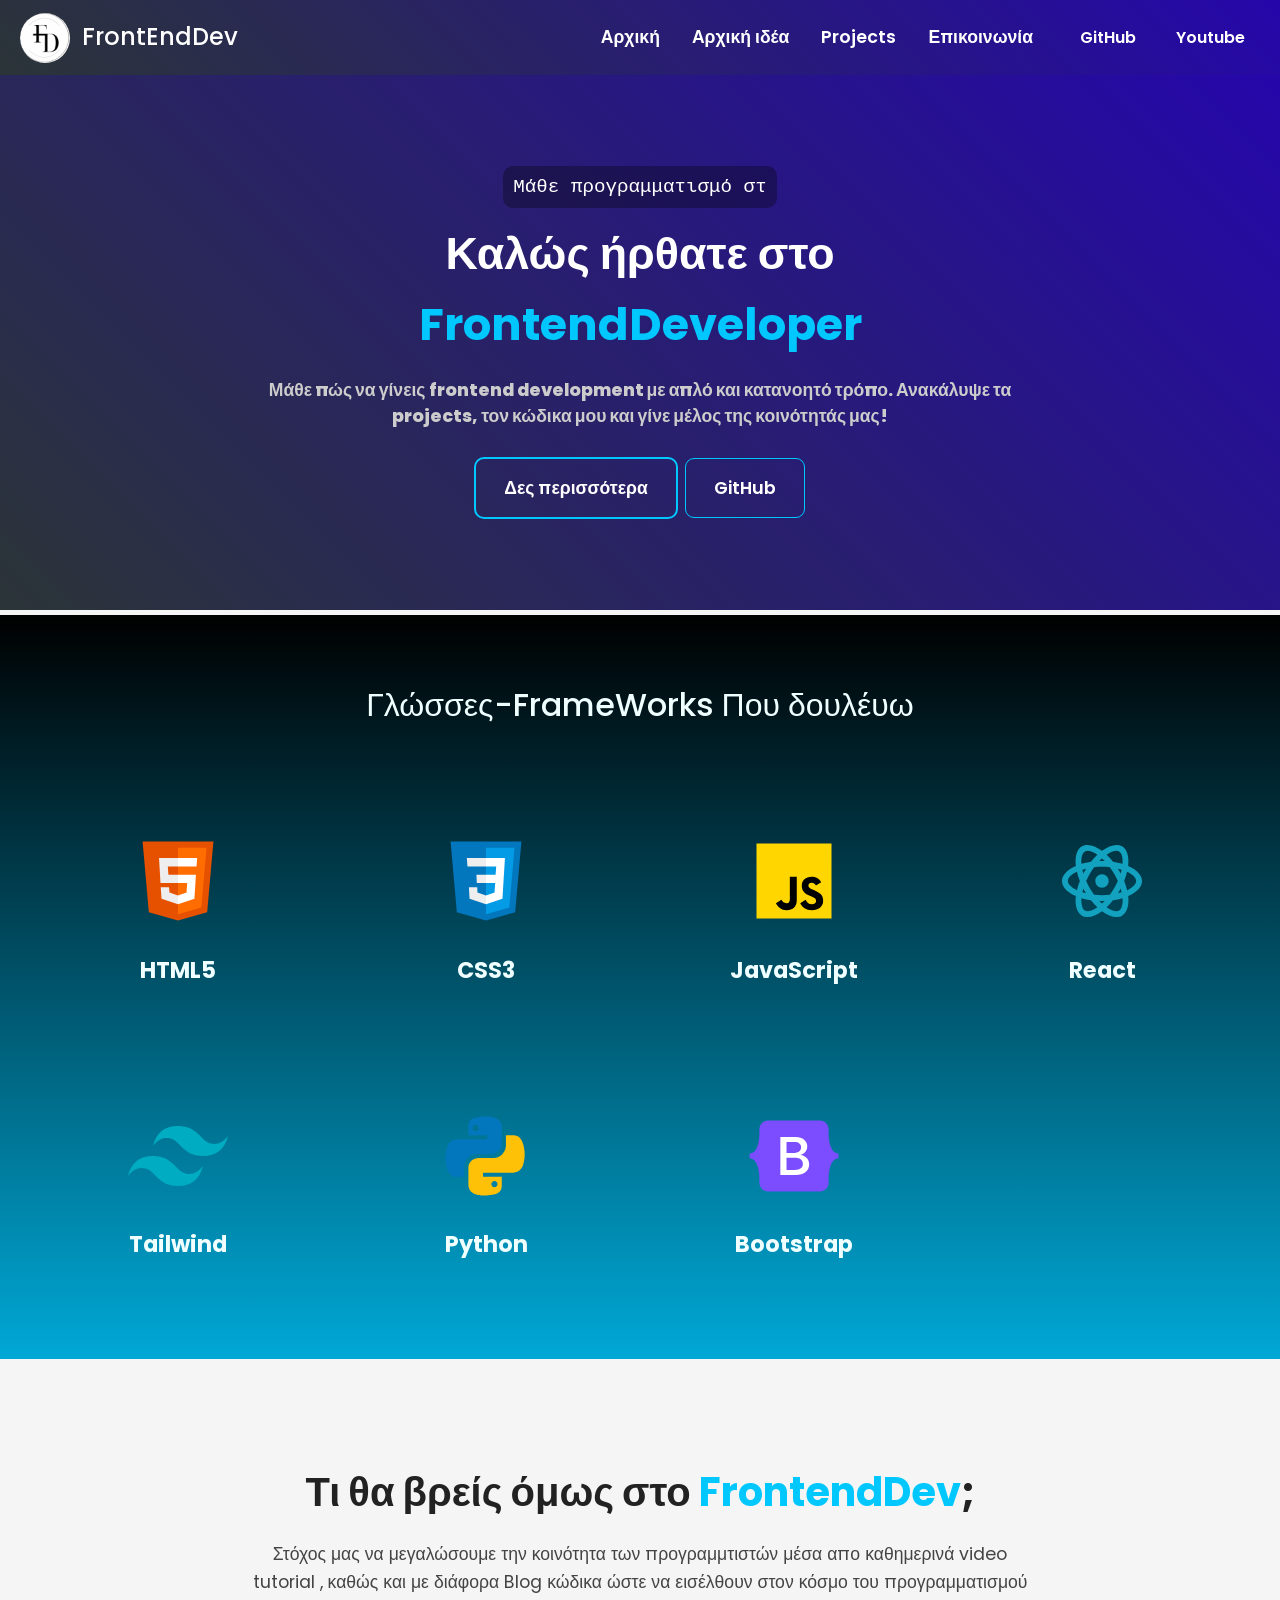
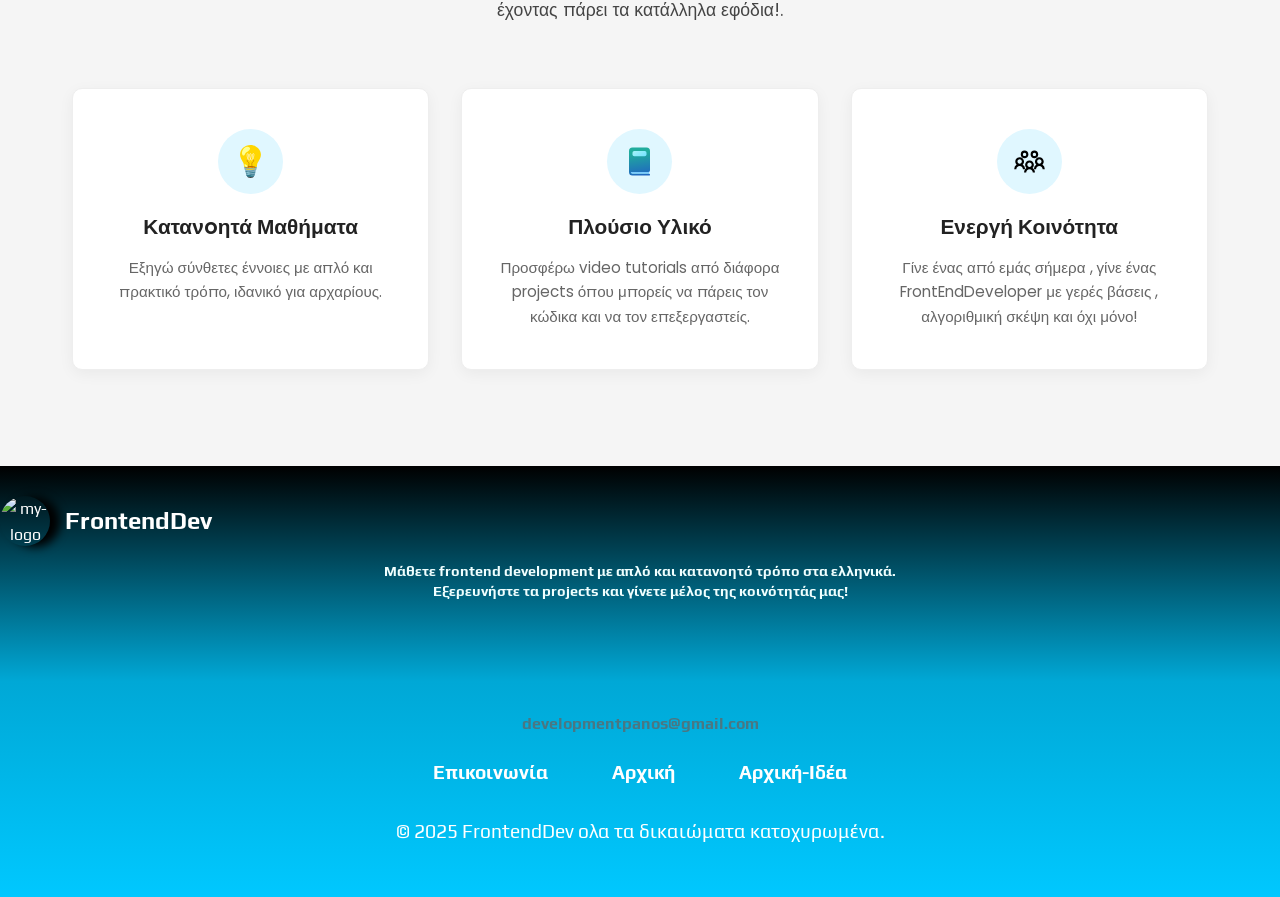
==== commit 06753578: "Update index.html" ====
--- a/index.html
+++ b/index.html
@@ -17,7 +17,7 @@
 <header class="header">
     <div class="logo">
       <img src="App/Assets/images/MyLogo.jpg" alt="my-logo">
-        <a href="index.html">FrontEndDev</a>
+        <a href="App/index.html">FrontEndDev</a>
     </div>
     <div class="hamburger" onclick="toggleMenu()" id="hamburger-menu">
         <span></span>
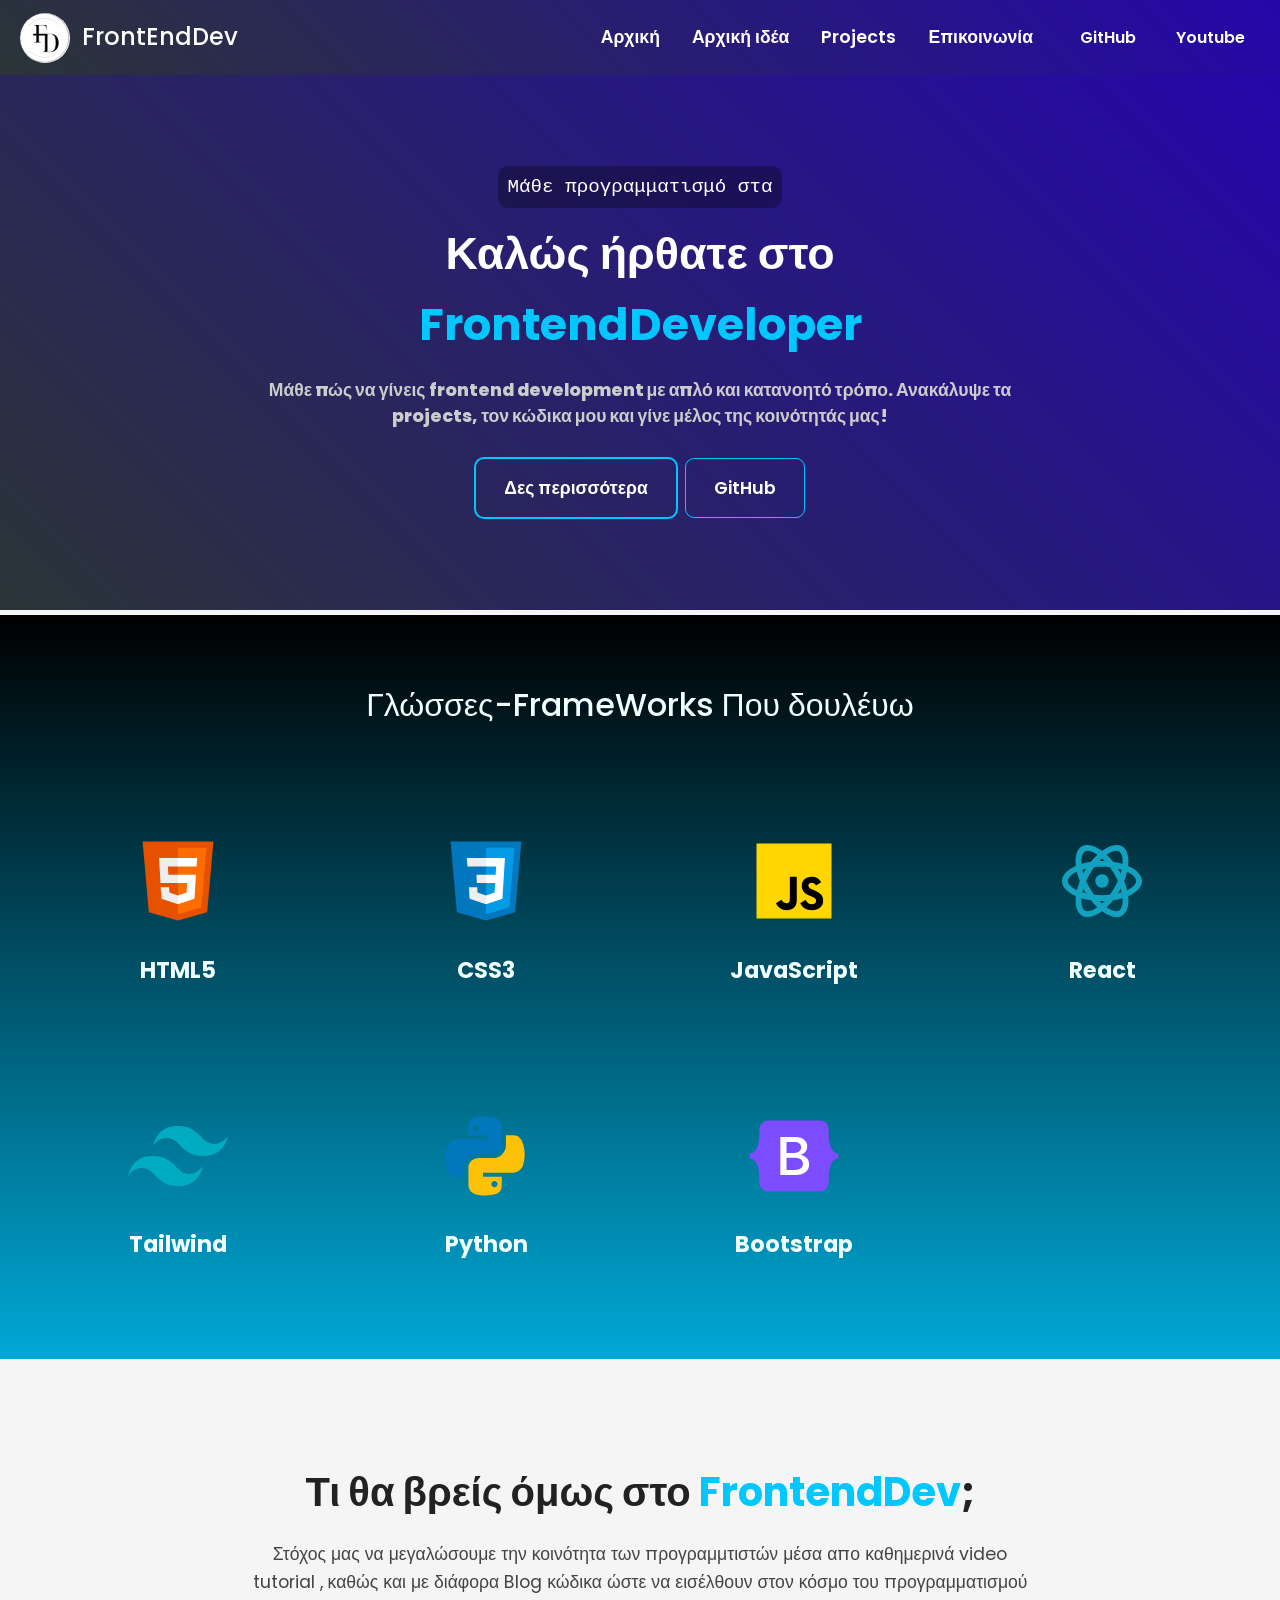
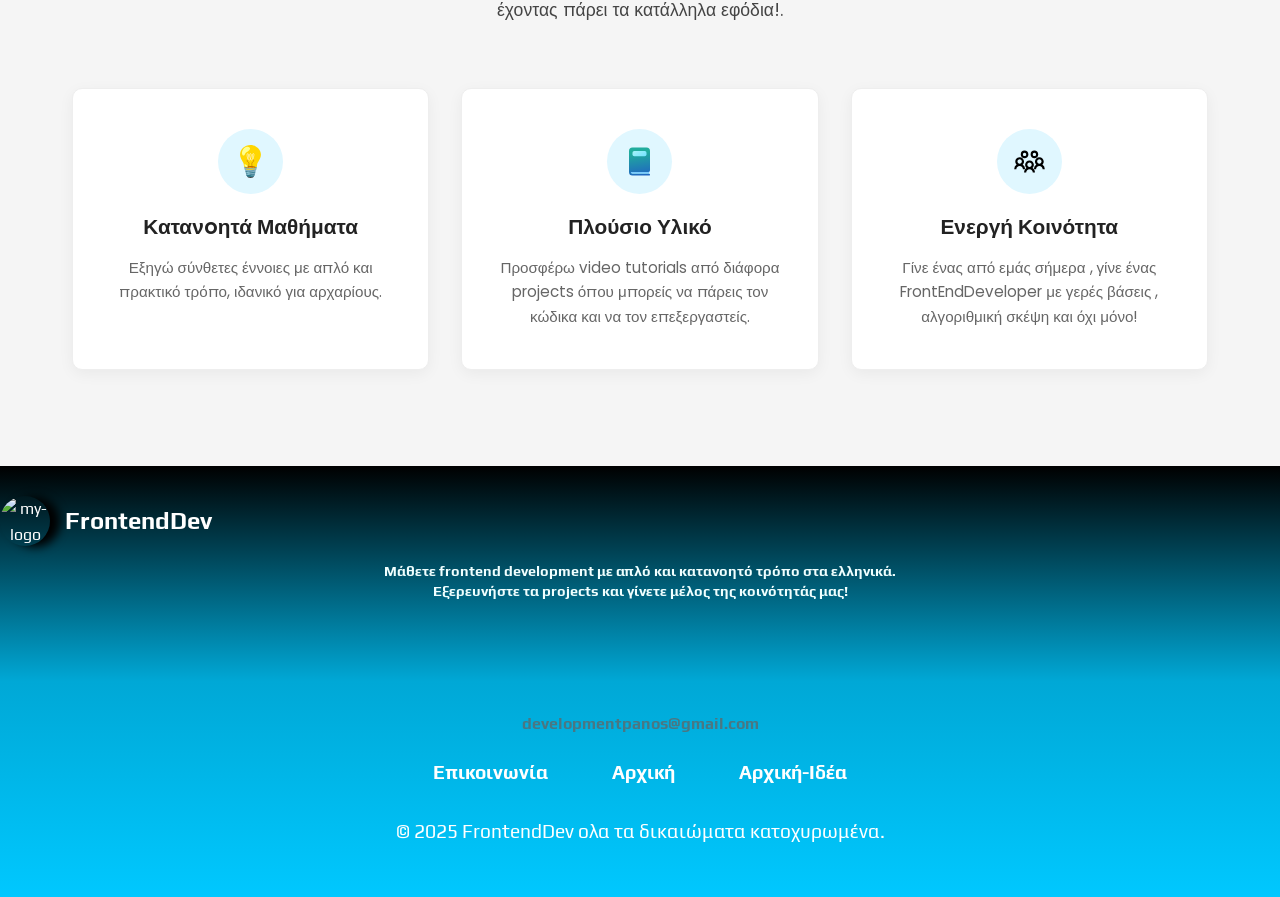
==== commit bc8c5a9c: "Update index.html" ====
--- a/index.html
+++ b/index.html
@@ -25,7 +25,7 @@
         <span></span>
     </div>
     <nav class="header__nav">
-        <a href="App/index.html" class="header__link">Αρχική</a>
+        <a href="index.html" class="header__link">Αρχική</a>
         <a href="App/idea.html" class="header__link">Αρχική ιδέα</a>
         <a href="App/project.html" class="header__link">Projects</a>
         <a href="App/contact.html" class="header__link">Επικοινωνία</a>
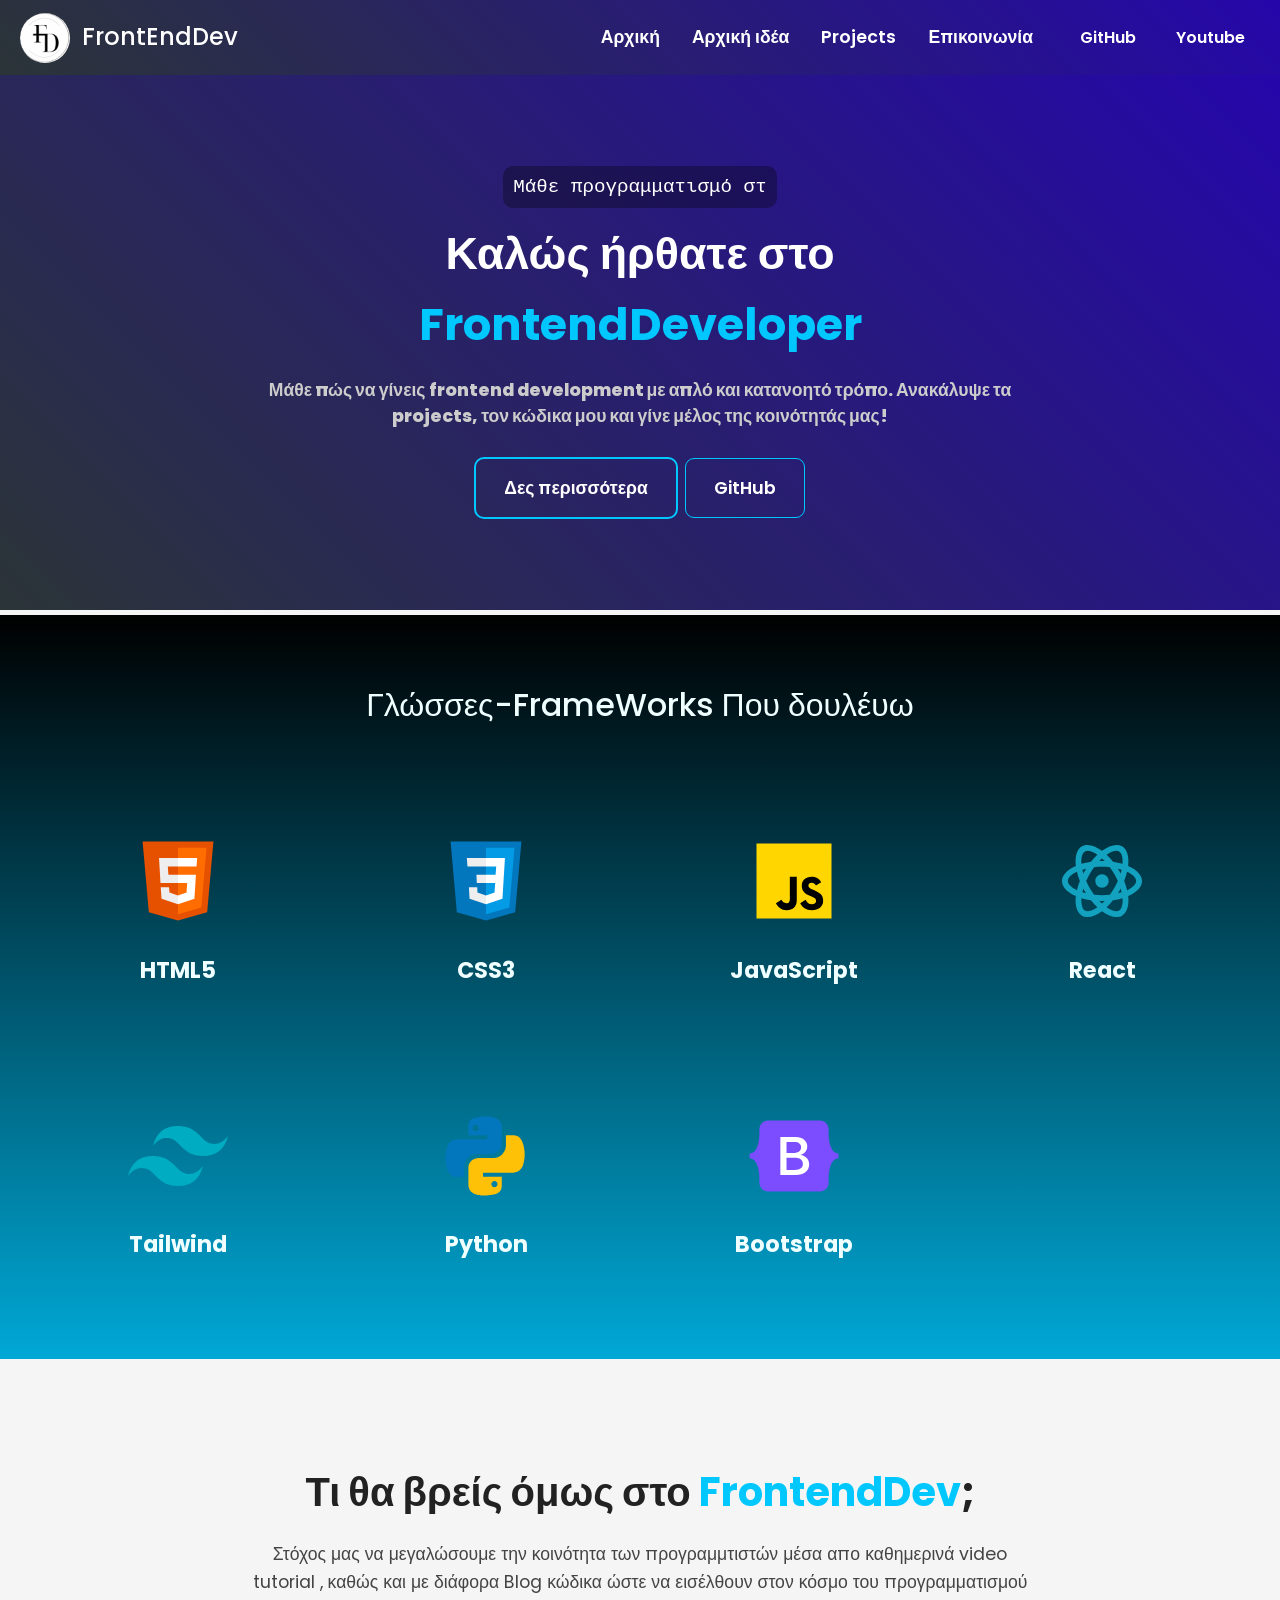
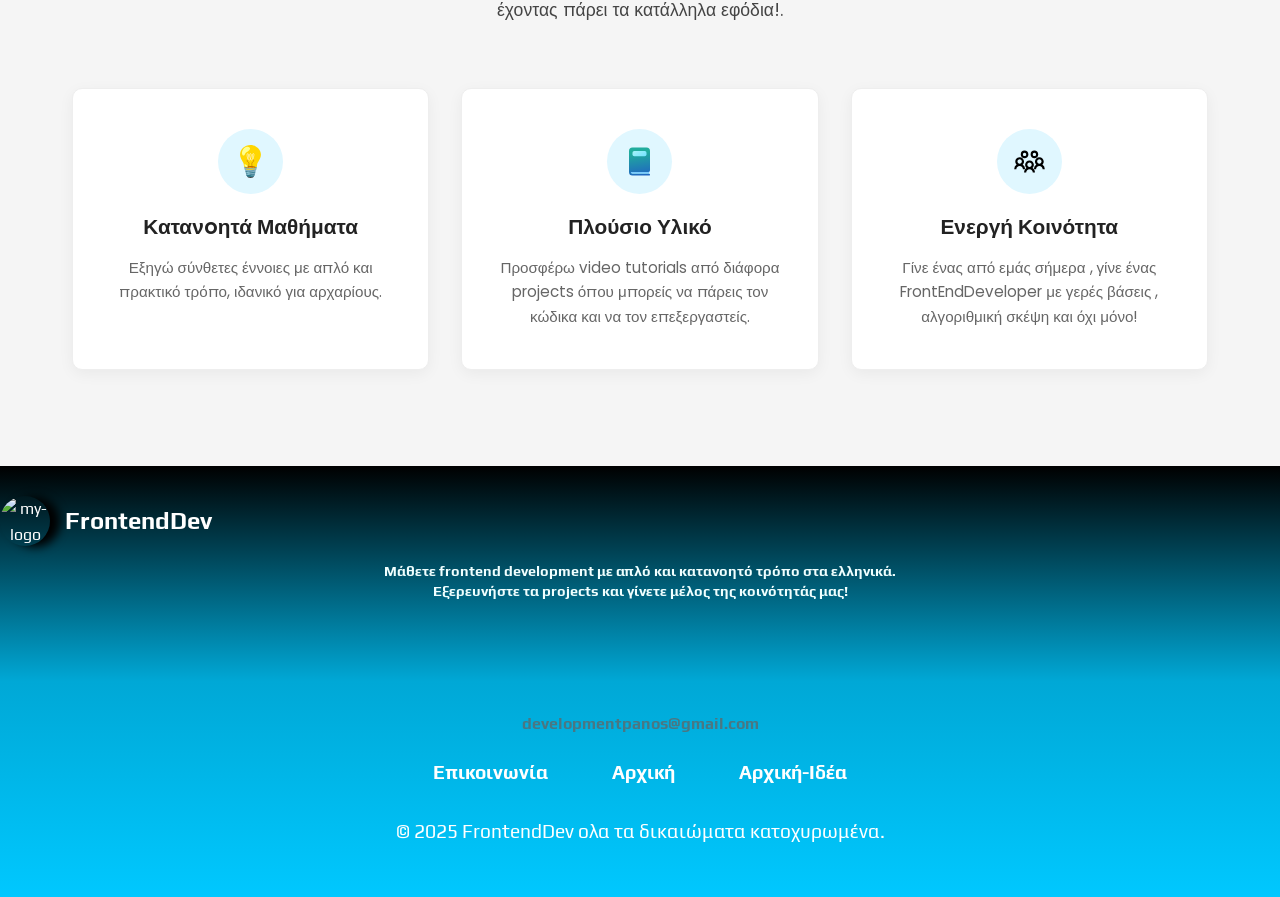
==== commit 6ff0acaa: "Update index.html" ====
--- a/index.html
+++ b/index.html
@@ -17,7 +17,7 @@
 <header class="header">
     <div class="logo">
       <img src="App/Assets/images/MyLogo.jpg" alt="my-logo">
-        <a href="App/index.html">FrontEndDev</a>
+        <a href="/index.html">FrontEndDev</a>
     </div>
     <div class="hamburger" onclick="toggleMenu()" id="hamburger-menu">
         <span></span>
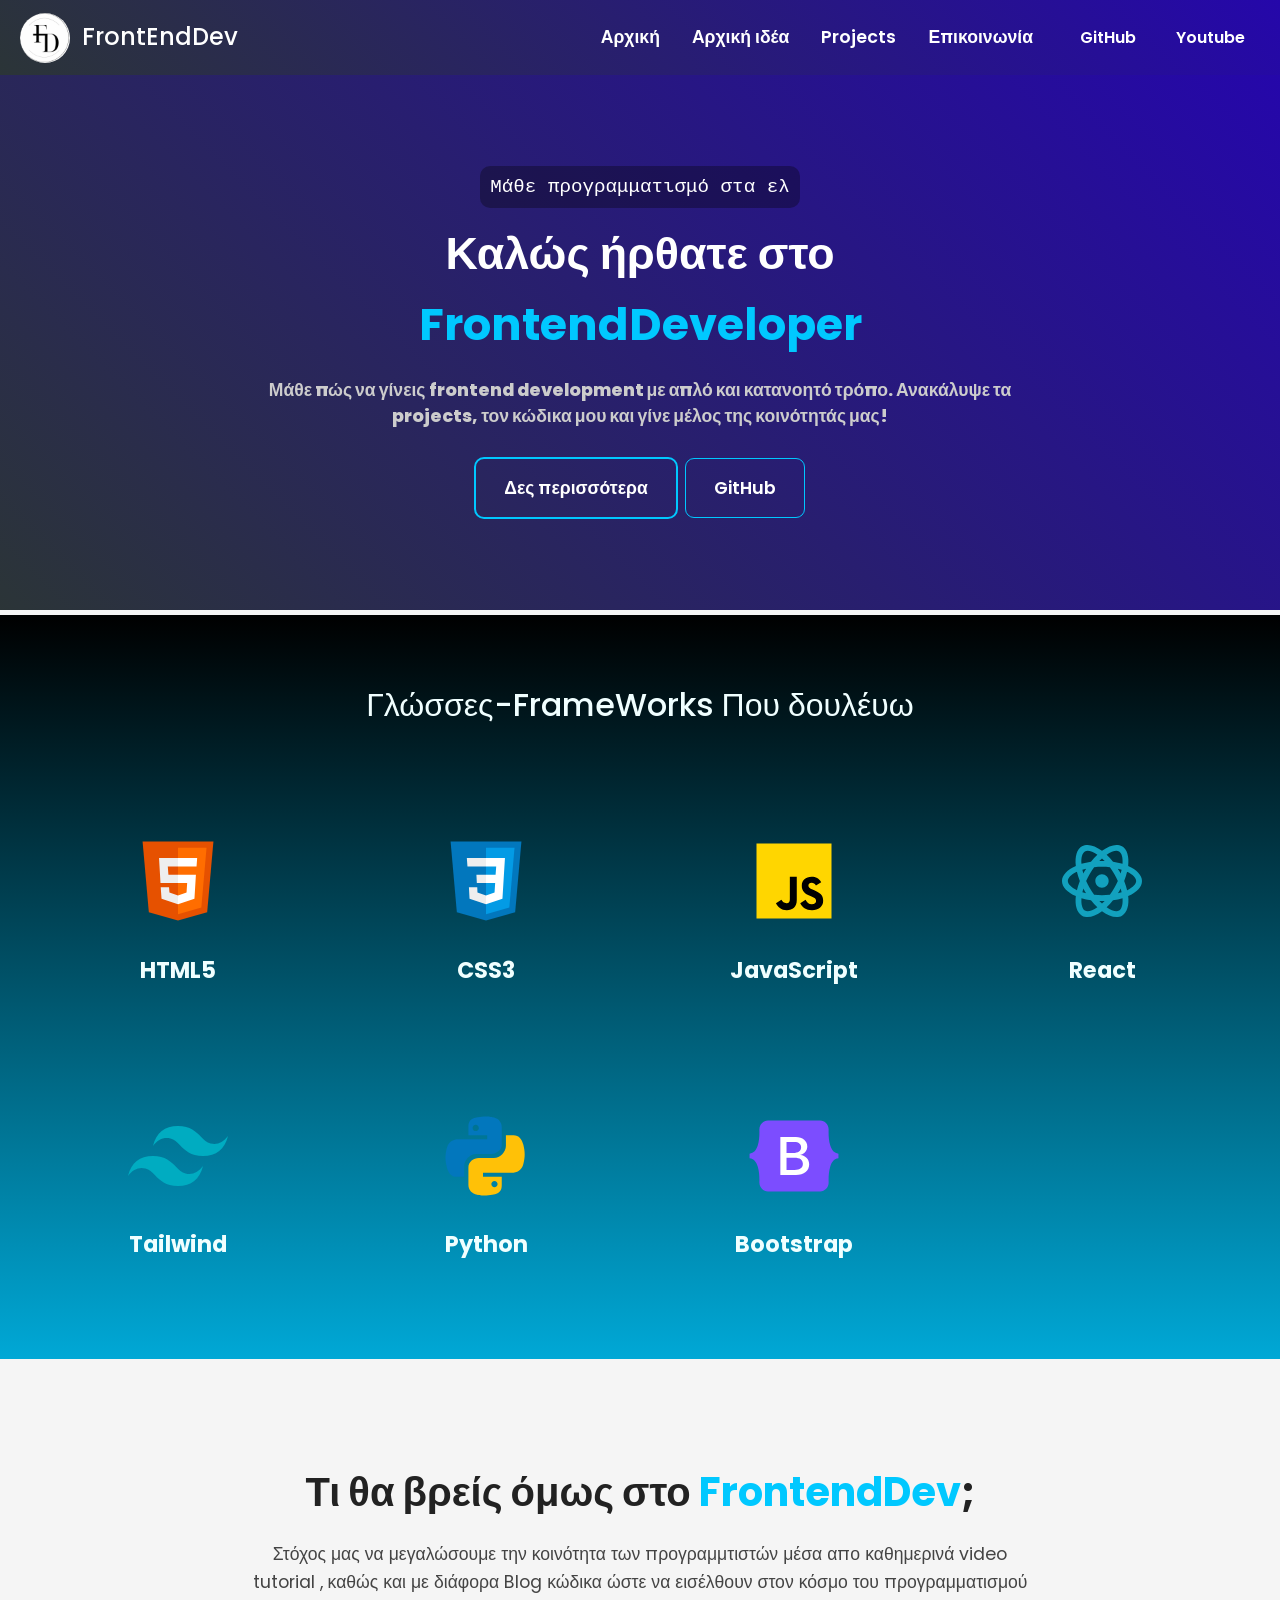
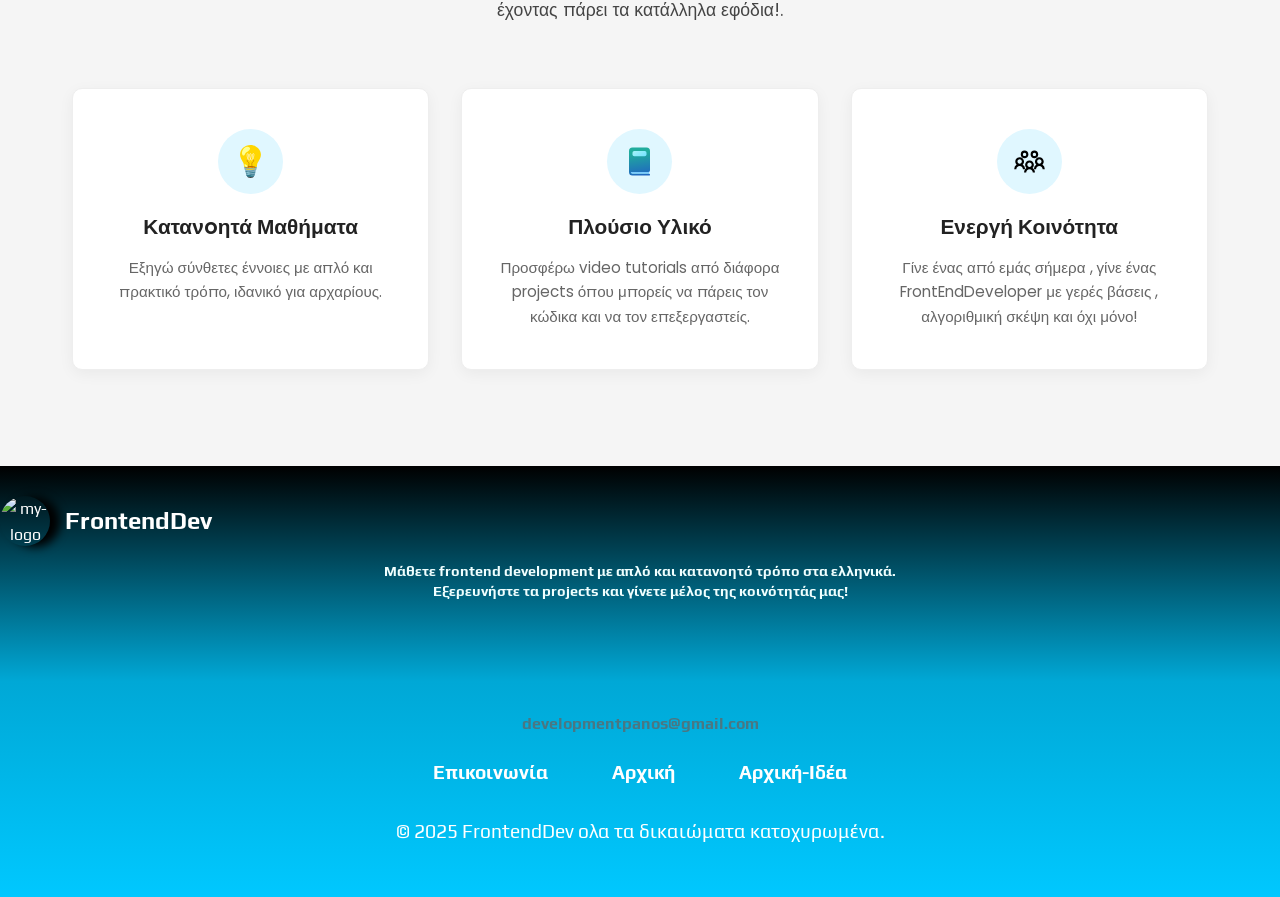
==== commit 7176c0ee: "Update index.html" ====
--- a/index.html
+++ b/index.html
@@ -25,7 +25,7 @@
         <span></span>
     </div>
     <nav class="header__nav">
-        <a href="index.html" class="header__link">Αρχική</a>
+        <a href="/index.html" class="header__link">Αρχική</a>
         <a href="App/idea.html" class="header__link">Αρχική ιδέα</a>
         <a href="App/project.html" class="header__link">Projects</a>
         <a href="App/contact.html" class="header__link">Επικοινωνία</a>
@@ -164,7 +164,7 @@
 <div class="row">
 <ul>
 <li><a href="App/contact.html">Επικοινωνία</a></li>
-<li><a href="App/index.html">Αρχική</a></li>
+<li><a href="/index.html">Αρχική</a></li>
 <li><a href="App/idea.html">Αρχική-Ιδέα</a></li>
 </ul>
 </div>
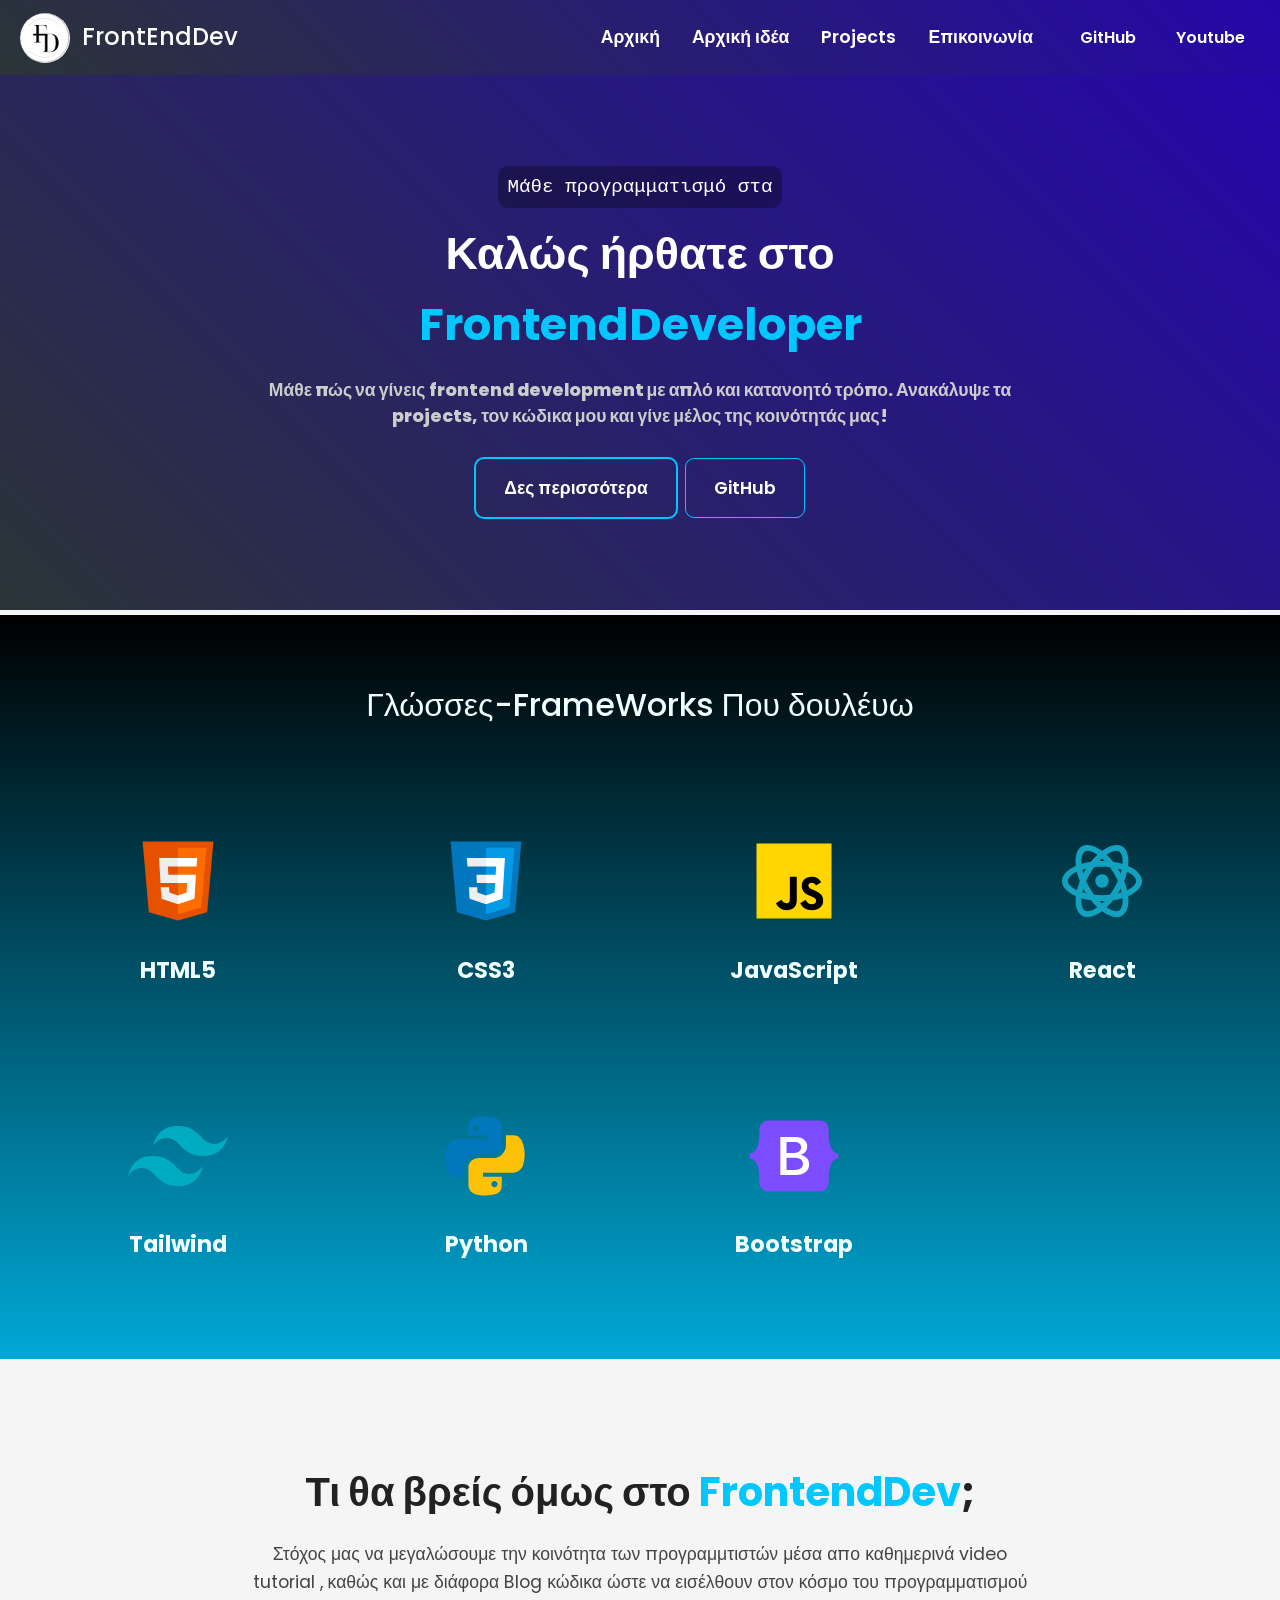
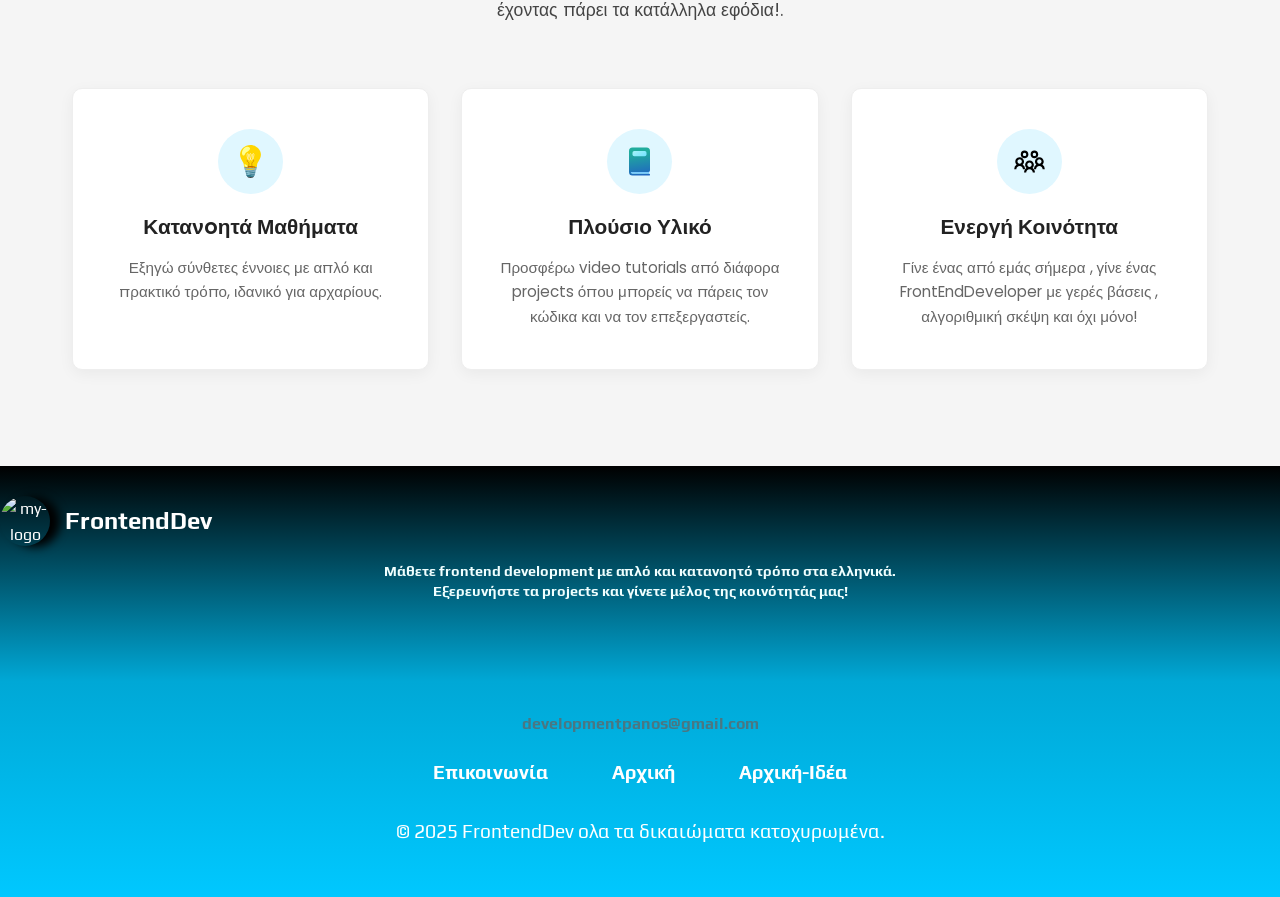
==== commit 7d62772b: "Update index.html" ====
--- a/index.html
+++ b/index.html
@@ -17,7 +17,7 @@
 <header class="header">
     <div class="logo">
       <img src="App/Assets/images/MyLogo.jpg" alt="my-logo">
-        <a href="/index.html">FrontEndDev</a>
+        <a href="../index.html">FrontEndDev</a>
     </div>
     <div class="hamburger" onclick="toggleMenu()" id="hamburger-menu">
         <span></span>
@@ -25,7 +25,7 @@
         <span></span>
     </div>
     <nav class="header__nav">
-        <a href="/index.html" class="header__link">Αρχική</a>
+        <a href="../index.html" class="header__link">Αρχική</a>
         <a href="App/idea.html" class="header__link">Αρχική ιδέα</a>
         <a href="App/project.html" class="header__link">Projects</a>
         <a href="App/contact.html" class="header__link">Επικοινωνία</a>
@@ -164,7 +164,7 @@
 <div class="row">
 <ul>
 <li><a href="App/contact.html">Επικοινωνία</a></li>
-<li><a href="/index.html">Αρχική</a></li>
+<li><a href="../index.html">Αρχική</a></li>
 <li><a href="App/idea.html">Αρχική-Ιδέα</a></li>
 </ul>
 </div>
